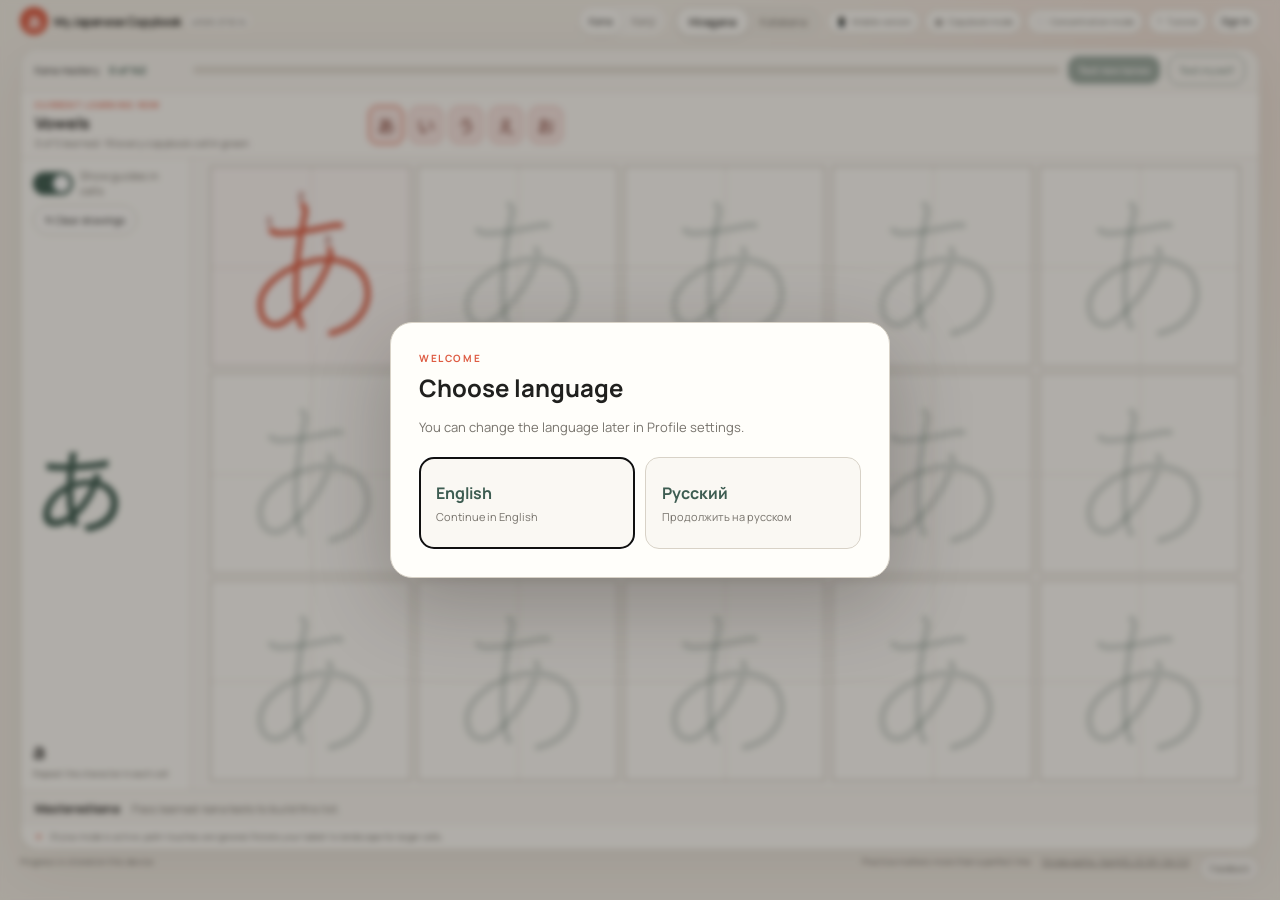
==== index.html @ d0f22eea "publish updates" ====
<!doctype html>
<html lang="en">
  <head>
    <meta charset="UTF-8" />
    <meta name="viewport" content="width=device-width, initial-scale=1.0, maximum-scale=1.0, user-scalable=no, viewport-fit=cover" />
    <meta name="theme-color" content="#f7f4ee" />
    <link rel="icon" type="image/svg+xml" href="data:image/svg+xml,%3Csvg xmlns='http://www.w3.org/2000/svg' viewBox='0 0 64 64'%3E%3Crect width='64' height='64' rx='16' fill='%23de5c43'/%3E%3Ctext x='32' y='43' text-anchor='middle' font-size='34' font-family='serif' fill='white'%3E%E5%AD%97%3C/text%3E%3C/svg%3E" />
    <title>My Japanese Copybook</title>
    <link rel="stylesheet" href="styles.css?v=70" />
  </head>
  <body>
    <button class="concentration-exit" id="concentrationExit" type="button" aria-label="Exit concentration mode">×</button>
    <nav class="concentration-nav" aria-label="Sections">
      <a class="active" href="index.html">Kana</a>
      <a href="kanji.html">Kanji</a>
      <span class="concentration-script-switch" role="group" aria-label="Choose a script">
        <button class="script-button active" data-script="hiragana" type="button" aria-label="Hiragana">あ</button>
        <button class="script-button" data-script="katakana" type="button" aria-label="Katakana">ア</button>
      </span>
    </nav>
    <header class="topbar">
      <a class="brand" href="#" aria-label="Kana — home" data-language-static="en">
        <span class="brand-mark">あ</span>
        <span>My Japanese Copybook</span>
      </a>
      <span class="app-version" data-short-version="v16.14" title="App version v2026.07.16.14">v2026.07.16.14</span>
      <nav class="main-nav" aria-label="Sections">
        <a class="active" href="index.html">Kana</a>
        <a href="kanji.html">Kanji</a>
      </nav>
      <div class="header-script-switch script-switch" role="group" aria-label="Choose a script">
        <button class="script-button active" data-script="hiragana" type="button">Hiragana</button>
        <button class="script-button" data-script="katakana" type="button">Katakana</button>
      </div>
      <button class="header-mode-button" id="mobileModeToggle" type="button" aria-label="Mobile version" aria-pressed="false"><span aria-hidden="true">📱</span><span>Mobile version</span></button>
      <button class="header-mode-button" id="copybookModeToggle" type="button" aria-pressed="false"><span aria-hidden="true">▦</span><span>Copybook mode</span></button>
      <button class="header-mode-button" id="concentrationEnter" type="button" aria-label="Enter concentration mode"><span aria-hidden="true">⛶</span><span>Concentration mode</span></button>
      <button class="header-mode-button" id="startProductTour" type="button" aria-label="Start tutorial"><span aria-hidden="true">?</span><span>Tutorial</span></button>
      <div class="account-area">
        <button id="openAccount" type="button" aria-label="Open profile"><span id="signedOutAccount">Sign In</span><span id="signedInAccount" hidden><span id="accountEmail"></span></span></button>
      </div>
    </header>

    <aside class="mobile-suggestion" id="mobileSuggestion" role="dialog" aria-modal="true" aria-labelledby="mobileSuggestionTitle" hidden>
      <div class="mobile-suggestion-card">
        <span class="mobile-suggestion-icon" aria-hidden="true">📱</span>
        <h2 id="mobileSuggestionTitle">Use mobile version?</h2>
        <p>Small screen detected. Mobile version gives you one large practice cell.</p>
        <button id="mobileSuggestionEnable" type="button">Use mobile version</button>
        <button class="mobile-suggestion-dismiss" id="mobileSuggestionDismiss" type="button" aria-label="Dismiss mobile suggestion">×</button>
      </div>
    </aside>

    <dialog class="account-dialog profile-dialog" id="accountDialog">
      <button class="dialog-close" id="closeAccount" type="button" aria-label="Close">×</button>
      <p class="eyebrow">Cloud progress</p><h2 id="accountTitle">Your account</h2>
      <p id="accountIntro">Sign in or create an account to save your test results.</p>
      <form id="accountForm">
        <label>Email<input id="accountEmailInput" type="email" required autocomplete="email" /></label>
        <label>Password<input id="accountPassword" type="password" required minlength="6" autocomplete="current-password" /></label>
        <div class="account-actions"><button type="submit" name="action" value="signin">Sign in</button><button type="submit" name="action" value="signup">Create account</button><button class="reset-password" id="requestPasswordReset" type="button">Reset password</button></div>
        <p id="accountStatus" aria-live="polite"></p>
      </form>
      <form id="recoveryForm" hidden>
        <label>New password<input id="recoveryPassword" type="password" required minlength="6" autocomplete="new-password" /></label>
        <button class="recovery-submit" type="submit">Save new password</button>
        <p id="recoveryStatus" aria-live="polite"></p>
      </form>
      <section class="account-summary" id="accountSummary" hidden>
        <div class="profile-settings">
          <nav class="profile-menu" aria-label="Profile settings">
            <button class="active" type="button" data-profile-panel="profileStatistics">Statistics</button>
            <button type="button" data-profile-panel="profileLanguage">Language</button>
            <button type="button" data-profile-panel="profileInputMode">Input mode</button>
            <button type="button" data-profile-panel="profileResetProgress">Reset progress</button>
            <button type="button" data-profile-panel="profileResetPassword">Reset password</button>
            <button class="profile-menu-danger" id="signOut" type="button">Logout</button>
          </nav>
          <div class="profile-panels">
            <section id="profileStatistics" data-profile-section><h3>Statistics</h3><div class="account-stats" id="accountStats"></div></section>
            <section id="profileLanguage" data-profile-section hidden><h3>Language</h3><div class="language-settings"><button type="button" data-language-setting="en">English</button><button type="button" data-language-setting="ru">Русский</button></div></section>
            <section id="profileInputMode" data-profile-section hidden><h3>Input mode</h3><p>Choose which drawing input the copybook accepts.</p><label class="ghost-control profile-input-control"><input id="penOnlyToggle" type="checkbox" /><span class="toggle" aria-hidden="true"></span><span>Stylus only</span></label></section>
            <section id="profileResetProgress" data-profile-section hidden><h3>Reset progress</h3><p>Choose which kana learning path to restart. This cannot be undone.</p><div class="profile-reset-actions"><button type="button" data-reset-script="hiragana">Reset Hiragana</button><button type="button" data-reset-script="katakana">Reset Katakana</button></div></section>
            <section id="profileResetPassword" data-profile-section hidden><h3>Reset password</h3><form id="profilePasswordForm"><label>New password<input id="profilePassword" type="password" required minlength="6" autocomplete="new-password" /></label><button class="recovery-submit" type="submit">Save new password</button><p id="profilePasswordStatus" aria-live="polite"></p></form></section>
          </div>
        </div>
      </section>
    </dialog>

    <dialog class="account-dialog language-dialog" id="languageDialog" aria-labelledby="languageTitle">
      <p class="eyebrow">Welcome</p><h2 id="languageTitle">Choose language</h2>
      <p>You can change the language later in Profile settings.</p>
      <div class="language-actions"><button type="button" data-language-choice="en"><strong>English</strong><span>Continue in English</span></button><button type="button" data-language-choice="ru"><strong>Русский</strong><span>Продолжить на русском</span></button></div>
    </dialog>

    <dialog class="account-dialog input-mode-dialog" id="inputModeDialog" aria-labelledby="inputModeTitle">
      <p class="eyebrow">Welcome</p>
      <h2 id="inputModeTitle">How will you practise?</h2>
      <p>Choose your drawing input. You can change this later in Profile settings.</p>
      <div class="input-mode-actions">
        <button type="button" data-input-mode="stylus"><strong>Stylus</strong><span>Ignore finger and palm touches</span></button>
        <button type="button" data-input-mode="finger"><strong>Finger / mouse</strong><span>Draw using touch or a mouse</span></button>
      </div>
    </dialog>

    <dialog class="account-dialog placement-dialog" id="placementDialog" aria-labelledby="placementTitle">
      <section id="placementChoice">
        <p class="eyebrow">Welcome</p>
        <h2 id="placementTitle">What is your kana level?</h2>
        <p>We will use a short check to place you at the right point in the learning path.</p>
        <div class="placement-actions">
          <button type="button" data-placement-level="beginner"><strong>Beginner</strong><span>Start learning from the vowel row</span></button>
          <button type="button" data-placement-level="intermediate"><strong>Intermediate</strong><span>Draw 8 basic kana without hints</span></button>
          <button type="button" data-placement-level="master"><strong>Master of Kana</strong><span>Draw 16 basic and voiced kana without hints</span></button>
        </div>
      </section>
      <section id="placementResult" hidden>
        <p class="eyebrow">Placement complete</p>
        <h2 id="placementResultLevel">Beginner</h2>
        <p id="placementResultSummary"></p>
        <div class="placement-registration" id="placementRegistration">
          <p>Save your level and learning progress across devices.</p>
          <button id="placementRegister" type="button">Create account or sign in</button>
        </div>
        <button class="placement-continue" id="placementContinue" type="button">Start learning</button>
      </section>
    </dialog>

    <main>
      <section class="practice-card" aria-label="Handwriting practice area">
        <div class="kana-progress-panel">
          <div><span>Kana mastery</span><strong id="kanaProgressText">0 of 142</strong></div>
          <div class="kana-progress-track" role="progressbar" aria-label="Mastered kana" aria-valuemin="0" aria-valuemax="142" aria-valuenow="0"><span id="kanaProgressBar"></span></div>
          <button id="startKanaTest" type="button" disabled>Test new kanas</button>
          <button id="testMyself" type="button" disabled>Test myself</button>
        </div>
        <section class="learning-path" aria-labelledby="learningPathTitle">
          <div class="learning-path-summary">
            <div class="learning-row-copy">
              <p class="eyebrow">Current learning row</p>
              <h2 id="learningRowTitle">Vowels</h2>
              <p id="learningRowProgress">0 of 5 learned · fill every copybook cell in green</p>
            </div>
          </div>
          <button class="know-row-button" id="knowCurrentRow" type="button" hidden>I know these kanas</button>
          <div class="kana-picker" id="kanaPicker" aria-label="Choose a character"></div>
        </section>

        <div class="lesson">
          <aside class="reference" aria-live="polite">
            <div class="reference-actions">
              <label class="ghost-control guide-control" id="guideControl">
                <input id="ghostToggle" type="checkbox" checked />
                <span class="toggle" aria-hidden="true"></span>
                <span>Show guides in cells</span>
              </label>
              <button class="clear-button practice-clear" id="clearButton" type="button"><span aria-hidden="true">↻</span> Clear drawings</button>
            </div>
            <div class="reference-kana" id="referenceKana">あ</div>
            <div>
              <div class="reference-romanji" id="referenceRomanji">a</div>
              <div class="reference-hint">Repeat the character in each cell</div>
            </div>
          </aside>

          <div class="sheet-wrap">
            <div class="mobile-practice-progress" id="mobilePracticeProgress" aria-live="polite" hidden></div>
            <div class="test-sheet-layout">
              <button class="forgot-answer" id="forgotKana" type="button" hidden>I don't remember</button>
              <div class="sheet" id="sheet"></div>
            </div>
          </div>
        </div>

        <section class="mastered-kana" aria-labelledby="masteredKanaTitle">
          <div><h3 id="masteredKanaTitle">Mastered kana</h3></div>
          <div class="mastered-kana-list" id="masteredKanaList">Pass learned-kana tests to build this list.</div>
        </section>
        <p class="tablet-tip"><span aria-hidden="true">✦</span><span id="inputModeTip"> Stylus mode is active; palm touches are ignored. </span>Rotate your tablet to landscape for larger cells.</p>
      </section>
    </main>

    <footer>
      <small class="footer-sync-status" id="syncStatus">Progress is stored on this device</small>
      <span>Practice matters more than a perfect line.</span>
      <a href="https://kanjivg.tagaini.net/" target="_blank" rel="noreferrer">Stroke paths: KanjiVG, CC BY-SA 3.0</a>
      <span class="footer-support"><a href="mailto:maksim.timchenko313@gmail.com?subject=Japanese%20Copybook%20feedback">Feedback</a></span>
    </footer>
    <script src="supabase-config.js?v=1"></script>
    <script src="i18n.js?v=28"></script>
    <script src="progress-sync.js?v=18"></script>
    <script src="kana-progress.js?v=10"></script>
    <script src="kana-guides.js?v=4"></script>
    <script src="app.js?v=62"></script>
    <script src="onboarding.js?v=5"></script>
  </body>
</html>
---- styles.css ----
@import url('https://fonts.googleapis.com/css2?family=Manrope:wght@400;500;600;700&family=Noto+Sans+JP:wght@400;500&display=swap');

:root {
  --ink: #20201e;
  --muted: #77736c;
  --paper: #fffefa;
  --canvas: #f5f1e9;
  --line: #d8d2c7;
  --accent: #de5c43;
  --accent-soft: #f6ddd6;
  --green: #3d5c51;
}

* { box-sizing: border-box; }
body { -webkit-user-select: none; user-select: none; }
input, textarea, [contenteditable="true"] { -webkit-user-select: text; user-select: text; }
[hidden] { display: none !important; }

html { background: var(--canvas); }

body {
  margin: 0;
  color: var(--ink);
  background:
    radial-gradient(circle at 90% 5%, rgba(222, 92, 67, .08), transparent 25rem),
    var(--canvas);
  font-family: Manrope, system-ui, sans-serif;
  min-height: 100vh;
}

button, input { font: inherit; }
button { color: inherit; }

.topbar {
  width: min(1180px, calc(100% - 40px));
  margin: 0 auto;
  min-height: 50px;
  display: flex;
  align-items: center;
  justify-content: space-between;
  gap: 8px;
  flex-wrap: nowrap;
}

.brand {
  display: flex;
  align-items: center;
  gap: 8px;
  color: inherit;
  text-decoration: none;
  font-weight: 700;
  letter-spacing: -.03em;
}

.brand-mark {
  width: 32px;
  height: 32px;
  display: grid;
  place-items: center;
  border-radius: 50%;
  color: white;
  background: var(--accent);
  font-family: 'Noto Sans JP', sans-serif;
  font-size: 18px;
}
body.mobile-suggestion-open { overflow: hidden; }
.product-tour { position: fixed; z-index: 3000; inset: 0; width: 100%; height: 100%; pointer-events: auto; }
.product-tour-spotlight { position: fixed; z-index: 0; border: 2px solid rgba(255,255,255,.95); border-radius: 14px; box-shadow: 0 0 0 9999px rgba(30,25,18,.68), 0 0 0 5px rgba(222,92,67,.38); pointer-events: none; transition: left .2s ease, top .2s ease, width .2s ease, height .2s ease; }
.product-tour-popover { --tour-arrow-offset: 50%; position: fixed; z-index: 1; width: min(340px, calc(100vw - 24px)); max-height: calc(100dvh - 24px); overflow: auto; border: 1px solid var(--line); border-radius: 18px; padding: 20px; color: var(--ink); background: var(--paper); box-shadow: 0 22px 70px rgba(20,18,14,.32); }
.product-tour-arrow { position: absolute; width: 14px; height: 14px; background: var(--paper); transform: rotate(45deg); }
.product-tour-popover[data-placement="bottom"] .product-tour-arrow { top: -8px; left: var(--tour-arrow-offset); margin-left: -7px; border-top: 1px solid var(--line); border-left: 1px solid var(--line); }
.product-tour-popover[data-placement="top"] .product-tour-arrow { bottom: -8px; left: var(--tour-arrow-offset); margin-left: -7px; border-right: 1px solid var(--line); border-bottom: 1px solid var(--line); }
.product-tour-popover[data-placement="right"] .product-tour-arrow { top: var(--tour-arrow-offset); left: -8px; margin-top: -7px; border-left: 1px solid var(--line); border-bottom: 1px solid var(--line); }
.product-tour-popover[data-placement="left"] .product-tour-arrow { top: var(--tour-arrow-offset); right: -8px; margin-top: -7px; border-top: 1px solid var(--line); border-right: 1px solid var(--line); }
.product-tour-progress { margin: 0 0 7px; color: var(--accent); font-size: 10px; font-weight: 700; letter-spacing: .08em; text-transform: uppercase; }
.product-tour-popover h2 { margin: 0; font-size: 21px; }
.product-tour-copy { margin: 9px 0 18px; color: var(--muted); font-size: 13px; line-height: 1.55; }
.product-tour-actions { display: grid; grid-template-columns: auto 1fr auto auto; align-items: center; gap: 7px; }
.product-tour-actions button { border: 1px solid var(--line); border-radius: 10px; padding: 8px 11px; background: transparent; cursor: pointer; font-size: 11px; font-weight: 700; }
.product-tour-actions .product-tour-next { border-color: var(--green); color: #fff; background: var(--green); }
.product-tour-actions .product-tour-skip { border-color: transparent; padding-inline: 0; color: var(--muted); font-weight: 600; }
.header-context { color: var(--muted); white-space: nowrap; font-size: 11px; }
.app-version { flex: none; border-radius: 999px; padding: 2px 5px; color: #918c83; background: rgba(255,255,255,.5); white-space: nowrap; font-size: 8px; font-weight: 600; letter-spacing: .02em; }
.main-nav { display: flex; align-items: center; gap: 3px; margin-left: auto; margin-right: 4px; padding: 2px; border-radius: 999px; background: rgba(255,255,255,.48); }
.main-nav a { padding: 6px 10px; border-radius: 999px; color: var(--muted); text-decoration: none; font-size: 12px; }
.main-nav a.active { color: var(--ink); background: var(--paper); box-shadow: 0 2px 8px rgba(30,25,18,.07); }
.header-script-switch { flex: none; padding: 2px; }
.header-script-switch .script-button { padding: 6px 9px; white-space: nowrap; font-size: 10px; }
.header-mode-button { display: flex; align-items: center; gap: 5px; flex: none; border: 1px solid var(--line); border-radius: 999px; padding: 6px 9px; color: var(--muted); background: var(--paper); cursor: pointer; white-space: nowrap; font-size: 10px; }
.header-mode-button:hover { border-color: var(--green); color: var(--green); }
.header-mode-button[aria-pressed="true"] { border-color: var(--green); color: #fff; background: var(--green); }
.header-mode-button > span:first-child { line-height: 1; }
.top-donate-link { border-color: #ecc1b8; color: #a94534; text-decoration: none; }
.top-donate-link:hover { border-color: #a94534; color: #8d382a; }
.mobile-suggestion { position: fixed; z-index: 2000; inset: 0; width: 100%; height: 100%; display: grid; place-items: center; padding: max(20px, env(safe-area-inset-top)) max(20px, env(safe-area-inset-right)) max(20px, env(safe-area-inset-bottom)) max(20px, env(safe-area-inset-left)); color: var(--ink); background: rgba(30,25,18,.56); backdrop-filter: blur(7px); }
.mobile-suggestion-card { position: relative; width: min(430px, 100%); border: 1px solid #cfded5; border-radius: 24px; padding: 34px 28px 28px; background: var(--paper); box-shadow: 0 24px 80px rgba(30,25,18,.3); text-align: center; }
.mobile-suggestion-icon { display: block; margin-bottom: 10px; font-size: 44px; line-height: 1; }
.mobile-suggestion h2 { margin: 0; font-size: 25px; }
.mobile-suggestion p { margin: 10px 0 22px; color: var(--muted); font-size: 14px; line-height: 1.55; }
.mobile-suggestion-card > button:not(.mobile-suggestion-dismiss) { width: 100%; border: 0; border-radius: 12px; padding: 12px 14px; color: #fff; background: var(--green); cursor: pointer; font-weight: 700; }
.mobile-suggestion-dismiss { position: absolute; top: 10px; right: 10px; width: 32px; height: 32px; border: 0; border-radius: 50%; background: #f2eee7; cursor: pointer; font-size: 21px; }
.account-area { display: flex; flex-direction: column; align-items: flex-end; gap: 3px; }
.account-area > button { max-width: 180px; overflow: hidden; border: 1px solid var(--line); border-radius: 999px; padding: 6px 10px; background: var(--paper); cursor: pointer; text-overflow: ellipsis; white-space: nowrap; font-size: 12px; }
.account-area > button[data-signed-in="true"] { width: 32px; height: 32px; padding: 0; border-color: var(--green); color: #fff; background: var(--green); font-weight: 700; }
#syncStatus[data-error="true"], #accountStatus[data-error="true"] { color: #a94534; }
.account-dialog { width: min(440px, calc(100% - 28px)); border: 1px solid var(--line); border-radius: 22px; padding: 28px; color: var(--ink); background: var(--paper); box-shadow: 0 25px 80px rgba(30,25,18,.25); }
.account-dialog::backdrop { background: rgba(30,25,18,.35); backdrop-filter: blur(3px); }
.account-dialog h2 { margin: 6px 0 8px; }
.account-dialog > p:not(.eyebrow) { color: var(--muted); font-size: 13px; line-height: 1.55; }
.account-dialog label { display: block; margin-top: 14px; color: var(--muted); font-size: 12px; }
.account-dialog input { width: 100%; margin-top: 6px; border: 1px solid var(--line); border-radius: 11px; padding: 11px 12px; background: #fbfaf7; }
.account-dialog select { width: 100%; margin-top: 6px; border: 1px solid var(--line); border-radius: 11px; padding: 11px 12px; background: #fbfaf7; }
.dialog-close { position: absolute; top: 13px; right: 13px; width: 30px; height: 30px; border: 0; border-radius: 50%; background: #f2eee7; cursor: pointer; font-size: 19px; }
.donation-dialog { text-align: center; }
.donation-dialog .eyebrow { margin-top: 0; }
.donation-checkout-link { display: inline-flex; min-height: 44px; margin-top: 12px; align-items: center; justify-content: center; border-radius: 999px; padding: 11px 20px; color: #fff; background: #a94534; text-decoration: none; font-size: 13px; font-weight: 700; }
.donation-checkout-link:hover { background: #8d382a; }
.account-actions { display: grid; grid-template-columns: 1fr 1fr; gap: 8px; margin-top: 18px; }
.account-actions button, .sign-out { border: 0; border-radius: 11px; padding: 11px; color: #fff; background: var(--green); cursor: pointer; font-weight: 700; }
.account-actions button[value="signup"] { color: var(--green); border: 1px solid var(--green); background: transparent; }
.account-actions .reset-password { grid-column: 1 / -1; padding: 6px; color: var(--muted); background: transparent; font-size: 12px; font-weight: 600; }
.recovery-submit { width: 100%; margin-top: 18px; border: 0; border-radius: 11px; padding: 11px; color: #fff; background: var(--green); cursor: pointer; font-weight: 700; }
#recoveryStatus { min-height: 20px; margin-bottom: 0; color: var(--muted); font-size: 12px; }
.input-mode-dialog { width: min(500px, calc(100% - 28px)); }
.input-mode-actions { display: grid; grid-template-columns: 1fr 1fr; gap: 10px; margin-top: 20px; }
.input-mode-actions button { display: flex; min-height: 100px; flex-direction: column; justify-content: center; gap: 5px; border: 1px solid var(--line); border-radius: 14px; padding: 16px; color: var(--ink); background: #faf8f3; cursor: pointer; text-align: left; }
.input-mode-actions button:hover { border-color: var(--green); background: #f3f6f3; }
.input-mode-actions strong { color: var(--green); font-size: 16px; }
.input-mode-actions span { color: var(--muted); font-size: 11px; line-height: 1.4; }
.language-dialog { width: min(500px, calc(100% - 28px)); }
.language-actions { display: grid; grid-template-columns: 1fr 1fr; gap: 10px; margin-top: 20px; }
.language-actions button { min-height: 92px; border: 1px solid var(--line); border-radius: 14px; padding: 16px; color: var(--ink); background: #faf8f3; cursor: pointer; text-align: left; }
.language-actions button:hover { border-color: var(--green); background: #f3f6f3; }
.language-actions strong, .language-actions span { display: block; }
.language-actions strong { color: var(--green); font-size: 16px; }
.language-actions span { margin-top: 5px; color: var(--muted); font-size: 11px; }
.language-settings { display: grid; grid-template-columns: 1fr 1fr; gap: 8px; }
.language-settings button { border: 1px solid var(--line); border-radius: 11px; padding: 12px; color: var(--muted); background: #faf8f3; cursor: pointer; font-weight: 600; }
.language-settings button.active { border-color: var(--green); color: var(--green); background: #edf3ef; }
.placement-dialog { width: min(590px, calc(100% - 28px)); }
.placement-actions { display: grid; grid-template-columns: repeat(3, 1fr); gap: 9px; margin-top: 20px; }
.placement-actions button { min-height: 112px; border: 1px solid var(--line); border-radius: 14px; padding: 14px; color: var(--ink); background: #faf8f3; cursor: pointer; text-align: left; }
.placement-actions button:hover { border-color: var(--green); background: #f3f6f3; }
.placement-actions strong, .placement-actions span { display: block; }
.placement-actions strong { color: var(--green); font-size: 14px; }
.placement-actions span { margin-top: 6px; color: var(--muted); font-size: 11px; line-height: 1.45; }
.placement-registration { margin-top: 18px; border: 1px solid #cfded5; border-radius: 14px; padding: 14px; background: #f1f6f3; }
.placement-registration p { margin: 0 0 10px; color: var(--muted); font-size: 12px; line-height: 1.45; }
.placement-registration button { width: 100%; border: 0; border-radius: 10px; padding: 10px; color: #fff; background: var(--green); cursor: pointer; font-weight: 700; }
.placement-continue { width: 100%; margin-top: 18px; border: 0; border-radius: 11px; padding: 11px; color: #fff; background: var(--green); cursor: pointer; font-weight: 700; }
.placement-active .kana-progress-panel, .placement-active .learning-path, .placement-active .controls, .placement-active .kana-picker, .placement-active .mastered-kana, .placement-active .score-legend { display: none; }
.placement-active .reference-kana { color: var(--muted); }
.test-active .reference-romanji { overflow-wrap: anywhere; font-size: 22px; line-height: 1.15; }
.test-active .reference-hint { font-size: 11px; line-height: 1.35; }
#accountStatus { min-height: 20px; margin-bottom: 0; color: var(--muted); font-size: 12px; }
#accountStatus[data-error="true"], #recoveryStatus[data-error="true"] { color: #a94534; }
.sign-out { width: 100%; margin-top: 8px; color: #a94534; background: #fff0ed; }
.account-summary { margin-top: 18px; }
.profile-dialog { width: min(680px, calc(100% - 28px)); }
.profile-settings { display: grid; grid-template-columns: 150px minmax(0, 1fr); gap: 22px; }
.profile-menu { display: flex; flex-direction: column; gap: 5px; }
.profile-menu button, .profile-menu a { width: 100%; border: 0; border-radius: 10px; padding: 10px 11px; color: var(--muted); background: transparent; cursor: pointer; text-align: left; text-decoration: none; font-size: 12px; }
.profile-menu button:hover, .profile-menu a:hover, .profile-menu button.active { color: var(--ink); background: #f2eee7; }
.profile-menu .profile-menu-danger { margin-top: auto; color: #a94534; }
.profile-panels > section > h3 { margin: 0 0 12px; font-size: 18px; }
.profile-panels > section > p { margin: 0 0 14px; color: var(--muted); font-size: 12px; line-height: 1.5; }
.account-dialog .profile-input-control { display: flex; width: 100%; margin-top: 0; justify-content: flex-start; border: 1px solid #e9e4dc; border-radius: 13px; padding: 13px; background: #faf8f3; }
.profile-reset-actions { display: grid; gap: 8px; }
.profile-reset-actions button { border: 1px solid #ecc1b8; border-radius: 10px; padding: 10px; color: #a94534; background: #fff7f5; cursor: pointer; text-align: left; font-weight: 600; }
#profilePasswordStatus { min-height: 20px; margin-bottom: 0; color: var(--muted); font-size: 12px; }
#profilePasswordStatus[data-error="true"] { color: #a94534; }
.account-stats { display: grid; grid-template-columns: repeat(2, 1fr); gap: 8px; }
.account-stats h3 { grid-column: 1 / -1; margin: 8px 0 0; font-size: 13px; }
.account-stats h3:first-child { margin-top: 0; }
.account-stats > div { min-width: 0; border: 1px solid #e9e4dc; border-radius: 13px; padding: 13px 10px; background: #faf8f3; text-align: center; }
.account-stats strong, .account-stats span { display: block; }
.account-stats strong { color: var(--green); font-size: 18px; }
.account-stats span { margin-top: 4px; color: var(--muted); font-size: 10px; line-height: 1.35; }

.clear-button {
  border: 1px solid var(--line);
  border-radius: 999px;
  background: rgba(255,255,255,.5);
  padding: 10px 17px;
  cursor: pointer;
  transition: .2s ease;
}

.clear-button:hover { border-color: var(--accent); color: var(--accent); }
.practice-clear { margin-left: auto; }

main { width: min(1180px, calc(100% - 40px)); margin: 16px auto 0; }

.intro { display: grid; grid-template-columns: auto minmax(260px, 1fr); align-items: end; gap: 8px 30px; margin-bottom: 22px; }
.eyebrow { grid-column: 1 / -1; margin: 0; color: var(--accent); font-size: 10px; font-weight: 700; letter-spacing: .16em; text-transform: uppercase; }
h1 { margin: 0; font-size: clamp(30px, 4vw, 46px); line-height: 1.05; letter-spacing: -.05em; font-weight: 600; }
.lead { max-width: 570px; margin: 0 0 2px; color: var(--muted); font-size: 14px; line-height: 1.55; }

.practice-card {
  background: var(--paper);
  border: 1px solid rgba(216,210,199,.8);
  border-radius: 28px;
  box-shadow: 0 20px 60px rgba(55,46,32,.07);
  overflow: hidden;
}
.kana-progress-panel { display: grid; grid-template-columns: minmax(150px, auto) minmax(180px, 1fr) auto auto; align-items: center; gap: 12px; padding: 14px 20px; border-bottom: 1px solid #e9e4dc; background: #faf8f3; }
.kana-progress-panel > div:first-child { display: flex; gap: 10px; font-size: 12px; }
.kana-progress-panel strong { color: var(--green); }
.kana-progress-track { height: 8px; overflow: hidden; border-radius: 999px; background: #e5e0d7; }
.kana-progress-track span { display: block; width: 0; height: 100%; border-radius: inherit; background: var(--green); transition: width .3s; }
#startKanaTest, #testMyself { border: 0; border-radius: 11px; padding: 9px 14px; color: #fff; background: var(--green); cursor: pointer; font-weight: 700; }
#testMyself { border: 1px solid var(--green); color: var(--green); background: transparent; }
#startKanaTest:disabled, #testMyself:disabled { cursor: not-allowed; opacity: .5; }
.forgot-answer { border: 1px solid var(--accent); border-radius: 10px; padding: 8px 11px; color: var(--accent); background: transparent; cursor: pointer; font-size: 11px; font-weight: 700; }
.test-sheet-layout { display: contents; }
.test-active .test-sheet-layout { display: grid; grid-template-columns: minmax(110px, 145px) minmax(220px, 340px); align-items: center; gap: 12px; width: max-content; max-width: 100%; }
.test-active .test-sheet-layout > .forgot-answer { justify-self: end; margin: 0; background: rgba(255,254,250,.96); text-align: center; white-space: normal; }
.test-active .test-sheet-layout > .sheet { grid-column: 2; }
.copybook-mode .kana-progress-panel, .copybook-mode .learning-path-summary, .copybook-mode .know-row-button, .copybook-mode .mastered-kana { display: none; }
.copybook-mode .learning-path { grid-template-columns: minmax(0, 1fr); gap: 0; padding: 6px 10px; }
.copybook-mode .learning-path .kana-picker { width: 100%; max-width: none; justify-content: flex-start; padding: 10px 14px; }
.progress-reset { position: relative; }
.progress-reset summary { border: 1px solid var(--line); border-radius: 11px; padding: 8px 11px; color: var(--muted); background: var(--paper); cursor: pointer; font-size: 12px; list-style: none; }
.progress-reset summary::-webkit-details-marker { display: none; }
.progress-reset > div { position: absolute; z-index: 8; top: calc(100% + 7px); right: 0; width: 170px; overflow: hidden; border: 1px solid var(--line); border-radius: 12px; padding: 5px; background: var(--paper); box-shadow: 0 12px 30px rgba(30,25,18,.16); }
.progress-reset button { width: 100%; border: 0; border-radius: 8px; padding: 9px; color: #a94534; background: transparent; cursor: pointer; text-align: left; font-size: 12px; }
.progress-reset button:hover { background: #fff0ed; }
.test-active .sheet { grid-template-columns: minmax(220px, 340px); min-width: 0; justify-content: center; }
.test-active .test-cell { width: min(100%, 340px); justify-self: center; }
.test-active .sheet-wrap { display: grid; place-items: center; }
.test-active .sheet { width: min(100%, 340px); margin-inline: 0; }
.test-active .kana-picker { display: none; }
.test-active .mastered-kana { display: none; }
.test-active .practice-clear { display: none; }
.test-active .learning-path { display: none; }
.learning-path { display: grid; grid-template-columns: minmax(150px, .65fr) auto minmax(280px, 1.35fr); align-items: center; gap: 14px; padding: 20px 28px; border-bottom: 1px solid #e9e4dc; background: #fffdf9; }
.learning-path h2 { margin: 5px 0 4px; font-size: 22px; }
#learningRowProgress { margin: 0; color: var(--muted); font-size: 12px; }
.learning-path .kana-picker { width: 100%; max-width: none; justify-content: flex-end; border: 0; padding: 0; }
body:not(.copybook-mode) .learning-path .kana-picker { gap: 6px; overflow-x: visible; }
body:not(.copybook-mode) .learning-path .kana-button { min-width: 34px; max-width: 48px; flex: 1 1 0; }
.learning-path > .know-row-button { margin: 0; white-space: nowrap; }
.know-row-button { margin-top: 10px; border: 1px solid var(--green); border-radius: 10px; padding: 7px 10px; color: var(--green); background: transparent; cursor: pointer; font-size: 11px; font-weight: 700; }
.know-row-button:hover { color: #fff; background: var(--green); }
.know-row-button:disabled { cursor: not-allowed; opacity: .45; }

.controls {
  display: flex;
  align-items: center;
  justify-content: space-between;
  gap: 20px;
  padding: 24px 28px;
  border-bottom: 1px solid #e9e4dc;
  flex-wrap: wrap;
}

.script-switch { display: flex; background: #efebe3; padding: 4px; border-radius: 999px; }
.script-button { border: 0; background: transparent; padding: 9px 18px; border-radius: 999px; cursor: pointer; color: var(--muted); }
.script-button.active { background: var(--paper); color: var(--ink); box-shadow: 0 2px 8px rgba(30,25,18,.08); font-weight: 600; }

.ghost-control { display: flex; align-items: center; gap: 10px; color: var(--muted); font-size: 14px; cursor: pointer; }
.top-input-control { margin: 0 14px 0 4px; white-space: nowrap; font-size: 11px; }
.top-input-control .toggle { width: 34px; height: 20px; }
.top-input-control .toggle::after { width: 14px; height: 14px; }
.top-input-control input:checked + .toggle::after { transform: translateX(14px); }
.ghost-control input { position: absolute; opacity: 0; pointer-events: none; }
.toggle { width: 40px; min-width: 40px; height: 23px; flex: 0 0 40px; align-self: center; border-radius: 999px; background: #c9c4ba; position: relative; transition: .2s; }
.toggle::after { content: ''; position: absolute; width: 17px; height: 17px; left: 3px; top: 3px; border-radius: 50%; background: white; transition: .2s; }
.ghost-control input:checked + .toggle { background: var(--green); }
.ghost-control input:checked + .toggle::after { transform: translateX(17px); }

.lesson { display: grid; grid-template-columns: 235px minmax(0, 1fr); min-height: 470px; }
.reference { position: relative; padding: 32px 28px; border-right: 1px solid #e9e4dc; display: flex; flex-direction: column; justify-content: space-between; }
.reference-actions { min-width: 0; display: grid; gap: 7px; }
.reference-actions .script-switch { width: max-content; }
.reference-actions .script-button { padding: 6px 8px; font-size: 9px; }
.reference-actions .guide-control { width: 100%; gap: 6px; font-size: 10px; }
.reference-actions .guide-control > span:last-child { min-width: 0; overflow-wrap: anywhere; }
html[lang="ru"] .reference-actions .guide-control { gap: 5px; white-space: normal; font-size: 8px; line-height: 1.25; }
.reference-actions .practice-clear { width: max-content; margin-left: 0; padding: 7px 9px; font-size: 9px; }
.reference-kana { font-family: 'Noto Sans JP', sans-serif; font-size: 146px; line-height: 1; color: var(--green); }
.test-active .reference-kana { max-width: 100%; overflow-wrap: anywhere; font-size: clamp(54px, 8vw, 90px); letter-spacing: -.05em; }
.test-active:not(.placement-active) .reference-romanji { display: none; }
.reference-romanji { font-size: 32px; font-weight: 600; letter-spacing: -.04em; }
.reference-hint { margin-top: 8px; color: var(--muted); font-size: 13px; line-height: 1.5; }

.concentration-exit, .concentration-nav { display: none; }
body.concentration-mode { background: var(--canvas); }
body.concentration-mode footer { display: none; }
body.concentration-mode .topbar { position: fixed; z-index: 49; top: max(10px, env(safe-area-inset-top)); right: auto; left: max(10px, env(safe-area-inset-left)); width: auto; min-height: 38px; margin: 0; border-radius: 999px; padding: 3px 7px; color: #fff; background: rgba(47,45,41,.82); opacity: .78; box-shadow: 0 3px 14px rgba(30,25,18,.16); transition: opacity .18s ease; }
body.concentration-mode .topbar:hover, body.concentration-mode .topbar:focus-within { opacity: 1; }
body.concentration-mode .topbar > :not(.top-input-control) { display: none; }
body.concentration-mode .topbar > #copybookModeToggle { display: flex; border-color: rgba(255,255,255,.2); color: #fff; background: rgba(255,255,255,.1); }
body.concentration-mode .topbar > #copybookModeToggle[aria-pressed="true"] { border-color: rgba(255,255,255,.3); background: var(--green); }
body.concentration-mode .top-input-control { margin: 0; color: #fff; }
.kanji-page.concentration-mode .topbar { display: none; }
body.concentration-mode .concentration-nav { position: fixed; z-index: 50; top: max(10px, env(safe-area-inset-top)); right: max(58px, calc(env(safe-area-inset-right) + 58px)); left: auto; display: flex; gap: 3px; border: 1px solid rgba(255,255,255,.16); border-radius: 999px; padding: 3px; background: rgba(47,45,41,.82); box-shadow: 0 3px 14px rgba(30,25,18,.16); opacity: .78; transition: opacity .18s ease; }
body.concentration-mode .concentration-nav:hover, body.concentration-mode .concentration-nav:focus-within { opacity: 1; }
body.concentration-mode .concentration-nav a { border-radius: 999px; padding: 7px 11px; color: rgba(255,255,255,.74); text-decoration: none; font-size: 11px; }
body.concentration-mode .concentration-nav a.active { color: #fff; background: rgba(255,255,255,.22); }
.concentration-script-switch { display: flex; gap: 2px; margin-left: 2px; border-left: 1px solid rgba(255,255,255,.18); padding-left: 4px; }
body.concentration-mode .concentration-script-switch .script-button { min-width: 31px; border: 0; border-radius: 999px; padding: 5px 8px; color: rgba(255,255,255,.7); background: transparent; font: 500 16px/1 'Noto Sans JP', sans-serif; }
body.concentration-mode .concentration-script-switch .script-button.active { color: #fff; background: rgba(255,255,255,.22); box-shadow: none; }
body.concentration-mode main { width: min(1180px, calc(100% - 16px)); margin: 0 auto 8px; padding-top: 56px; }
body.concentration-mode .practice-card { border-radius: 18px; box-shadow: none; }
body.concentration-mode .concentration-exit { position: fixed; z-index: 50; top: max(10px, env(safe-area-inset-top)); right: max(10px, env(safe-area-inset-right)); width: 38px; height: 38px; display: grid; place-items: center; border: 1px solid rgba(255,255,255,.16); border-radius: 50%; color: #fff; background: rgba(47,45,41,.82); box-shadow: 0 3px 14px rgba(30,25,18,.16); opacity: .78; cursor: pointer; font-size: 25px; line-height: 1; transition: opacity .18s ease; }
body.concentration-mode .concentration-exit:hover, body.concentration-mode .concentration-exit:focus-visible { opacity: 1; }
.apple-fullscreen-ui.apple-native-fullscreen body.concentration-mode .concentration-exit { display: none; }
.apple-fullscreen-ui.apple-native-fullscreen body.concentration-mode .concentration-nav { right: max(10px, env(safe-area-inset-right)); }
.apple-fullscreen-ui.apple-native-fullscreen body.concentration-mode .topbar { right: auto; left: max(10px, env(safe-area-inset-left)); }
.concentration-page-frame { position: fixed; z-index: 1000; inset: 0; width: 100%; height: 100%; border: 0; background: var(--canvas); }

.sheet-wrap { overflow: auto; padding: 32px; background: #fbf9f5; }
.sheet { display: grid; grid-template-columns: repeat(5, minmax(112px, 1fr)); gap: 10px; min-width: 600px; }
.mobile-practice-progress { width: min(100%, 460px); margin: 0 auto 10px; color: var(--green); text-align: center; font-size: 13px; font-weight: 700; }
body.mobile-version .sheet-wrap { display: grid; align-content: center; justify-items: center; overflow: visible; padding: 16px; }
body.mobile-version .sheet { grid-template-columns: minmax(0, 1fr); width: min(100%, 460px); min-width: 0; }
body.mobile-version .mobile-practice-cell { width: 100%; }
body.mobile-version .lesson { min-height: 0; }
.cell { aspect-ratio: 1; position: relative; overflow: hidden; border: 1.5px solid #bdb6aa; background: var(--paper); touch-action: none; }
.cell::before, .cell::after { content: ''; position: absolute; pointer-events: none; z-index: 1; }
.cell::before { left: 50%; top: 0; height: 100%; border-left: 1px dashed #dcd6cb; }
.cell::after { top: 50%; left: 0; width: 100%; border-top: 1px dashed #dcd6cb; }
.ghost { position: absolute; inset: 4%; display: grid; place-items: center; pointer-events: none; color: rgba(61,92,81,.19); }
.ghost[hidden] { display: none; }
.ghost svg { width: 100%; height: 100%; overflow: visible; fill: none; stroke: currentColor; stroke-width: 4; stroke-linecap: round; stroke-linejoin: round; }
.test-guide { position: absolute; inset: 4%; z-index: 1; display: grid; place-items: center; pointer-events: none; }
.test-guide svg { width: 100%; height: 100%; overflow: visible; fill: none; stroke: currentColor; stroke-width: 4; stroke-linecap: round; stroke-linejoin: round; }
.test-guide-order { color: rgba(222, 92, 67, .28); }
.test-guide-order text { fill: #a94534; stroke: #fff; stroke-width: 2px; paint-order: stroke; font: 700 7px/1 sans-serif; }
.test-guide-order .direction-arrow { fill: #a94534; stroke: none; }
.test-cell-example .ghost { color: rgba(61,92,81,.14); }
.test-cell-blank .ghost { display: none; }
.test-cell .ghost.test-result-ghost { display: grid; color: rgba(61,92,81,.3); }
.cell canvas { position: absolute; inset: 0; z-index: 2; width: 100%; height: 100%; touch-action: none; user-select: none; -webkit-user-select: none; -webkit-touch-callout: none; }
.apple-fullscreen-ui.drawing-active,
.apple-fullscreen-ui body.concentration-mode.drawing-active { overflow: hidden; overscroll-behavior: none; touch-action: none; }
.cell { container-type: size; }
.cell.grade-good { border-color: #2f9367; box-shadow: inset 0 0 0 3px rgba(47,147,103,.16); }
.cell.grade-order { border-color: #d49332; box-shadow: inset 0 0 0 3px rgba(212,147,50,.16); }
.cell.grade-direction { border-color: #c17a32; box-shadow: inset 0 0 0 3px rgba(193,122,50,.16); }
.cell.grade-retry { border-color: #d85c58; box-shadow: inset 0 0 0 3px rgba(216,92,88,.14); }
.grade-badge { position: absolute; right: 6px; bottom: 6px; z-index: 4; border-radius: 999px; padding: 4px 7px; color: white; font-size: min(8cqw, 11px); line-height: 1; font-weight: 700; pointer-events: none; }
.grade-good .grade-badge { background: #2f9367; }
.grade-order .grade-badge { background: #d49332; }
.grade-direction .grade-badge { background: #c17a32; }
.grade-retry .grade-badge { background: #d85c58; }

.stroke-cell { background: #fffaf8; }
.stroke-diagram { position: absolute; inset: 4%; z-index: 2; overflow: hidden; pointer-events: none; }
.stroke-diagram svg { width: 100%; height: 100%; fill: none; stroke: var(--accent); stroke-width: 3.2; stroke-linecap: round; stroke-linejoin: round; }
.stroke-diagram text { fill: #a94534; stroke: #fff; stroke-width: 2px; paint-order: stroke; font: 700 7px/1 sans-serif; }
.stroke-cell::before,
.stroke-cell::after { z-index: 1; }

.kana-picker { display: flex; gap: 8px; overflow-x: auto; padding: 20px 28px 24px; border-top: 1px solid #e9e4dc; scrollbar-width: thin; }
.picker-empty { align-self: center; color: var(--muted); font-size: 12px; }
.kana-button { flex: 0 0 48px; height: 48px; display: grid; place-items: center; border: 1px solid #e8b4aa; background: #fae9e5; color: #8e5147; border-radius: 12px; font: 500 21px/1 'Noto Sans JP', sans-serif; cursor: pointer; }
.kana-button.learned { border-color: #dfc37d; color: #7a6229; background: #fbf2d9; }
.kana-button.mastered { border-color: #9fc5b2; color: #315f4d; background: #e5f2eb; }
.kana-button { position: relative; }
.kana-button:hover { border-color: var(--accent); }
.kana-button.active { border-color: var(--accent); box-shadow: 0 0 0 2px rgba(222,92,67,.2); }
.mastered-kana { display: flex; align-items: center; gap: 24px; padding: 18px 28px; border-top: 1px solid #e9e4dc; background: #faf8f3; }
.mastered-kana h3 { margin: 0; font-size: 16px; }
.mastered-kana-list { display: flex; min-width: 0; flex: 1; flex-wrap: wrap; gap: 6px; color: var(--muted); font-size: 11px; }
.mastered-kana-list span { width: 32px; height: 32px; display: grid; place-items: center; border-radius: 9px; color: var(--green); background: #e8efeb; font: 500 17px/1 'Noto Sans JP', sans-serif; }
.score-legend { display: flex; gap: 18px; padding: 0 28px 14px; color: var(--muted); font-size: 12px; }
.score-legend span { display: inline-flex; align-items: center; gap: 6px; }
.legend-dot { width: 8px; height: 8px; border-radius: 50%; }
.legend-dot.good { background: #2f9367; }
.legend-dot.order { background: #d49332; }
.legend-dot.direction { background: #c17a32; }
.legend-dot.retry { background: #d85c58; }
.tablet-tip { margin: 0; padding: 0 28px 22px; color: var(--muted); font-size: 12px; }
.tablet-tip > span:first-child { color: var(--accent); margin-right: 5px; }

footer { width: min(1180px, calc(100% - 40px)); margin: 24px auto 50px; color: var(--muted); font-size: 12px; display: flex; justify-content: flex-end; gap: 18px; text-align: right; }
footer a { color: inherit; }
.footer-sync-status { margin-right: auto; font-size: inherit; text-align: left; }
.footer-support { display: inline-flex; align-items: center; gap: 8px; }
.footer-support button, .footer-support a { border: 1px solid var(--line); border-radius: 999px; padding: 6px 10px; color: var(--muted); background: rgba(255,255,255,.55); cursor: pointer; text-decoration: none; white-space: nowrap; font-size: inherit; }

@media (max-width: 760px) {
  .topbar, main, footer { width: min(100% - 16px, 1180px); }
  .topbar { min-height: 42px; gap: 4px; padding-block: 6px; flex-wrap: wrap; }
  .brand { gap: 5px; font-size: 10px; }
  .brand > span:last-child { display: none; }
  .top-input-control > span:last-child { display: none; }
  .header-context { display: none; }
  .app-version { display: none; }
  .brand-mark { width: 30px; height: 30px; font-size: 16px; }
  .main-nav { min-width: 0; width: auto; margin: 0 0 0 auto; }
  .main-nav a { flex: 0 1 auto; padding: 5px 6px; white-space: nowrap; text-align: center; font-size: 10px; }
  .header-script-switch { order: 10; width: 100%; justify-content: center; }
  .header-script-switch .script-button { flex: 1; max-width: 150px; padding: 6px 10px; }
  .header-mode-button { width: 30px; height: 30px; justify-content: center; padding: 0; }
  #mobileModeToggle > span:first-child { font-size: 15px; }
  .header-mode-button > span:last-child { display: none; }
  .account-area { order: initial; margin: 0; flex: none; }
  .account-area > button { padding: 5px 7px; font-size: 10px; }
  .top-input-control { margin: 0 5px; flex: none; }
  .kana-progress-panel { grid-template-columns: 1fr 1fr; gap: 8px; padding: 12px; }
  .kana-progress-panel > div:first-child, .kana-progress-track { grid-column: 1 / -1; }
  .kana-progress-track { grid-row: 2; }
  #startKanaTest, #testMyself { min-width: 0; min-height: 40px; padding: 8px; white-space: normal; overflow-wrap: anywhere; font-size: 11px; line-height: 1.2; }
  main { margin-top: 12px; }
  .intro { display: block; margin-bottom: 18px; }
  .eyebrow { margin-bottom: 7px; }
  h1 { font-size: clamp(30px, 9vw, 40px); }
  .lead { font-size: 15px; }
  .practice-card { border-radius: 20px; }
  .controls { align-items: flex-start; flex-direction: column; padding: 18px; }
  .learning-path { grid-template-columns: 1fr; gap: 10px; padding: 18px; }
  .learning-path h2, #learningRowProgress { overflow-wrap: anywhere; }
  .copybook-mode .learning-path { grid-template-columns: 1fr; }
  .learning-path .kana-picker { width: 100%; max-width: none; justify-content: flex-start; padding-top: 4px; }
  .input-mode-actions { grid-template-columns: 1fr; }
  .language-actions { grid-template-columns: 1fr; }
  html[lang="ru"] .account-actions { grid-template-columns: 1fr; }
  html[lang="ru"] .account-actions .reset-password { grid-column: auto; }
  .profile-settings { grid-template-columns: 1fr; gap: 16px; }
  .profile-menu { display: grid; grid-template-columns: repeat(2, 1fr); }
  .profile-menu .profile-menu-danger { margin-top: 0; }
  .placement-actions { grid-template-columns: 1fr; }
  .placement-actions button { min-height: 76px; }
  .practice-clear { margin-left: 0; }
  .lesson { grid-template-columns: 1fr; }
  .reference { min-height: 160px; gap: 12px; padding: 16px; border-right: 0; border-bottom: 1px solid #e9e4dc; flex-direction: row; align-items: flex-end; }
  .reference-actions { min-width: 0; }
  .reference-actions .guide-control { white-space: normal; line-height: 1.25; }
  html[lang="ru"] .reference-actions .guide-control { white-space: normal; font-size: 9px; }
  .reference-kana { font-size: 112px; }
  .sheet-wrap { overflow: visible; padding: 14px; }
  .sheet { grid-template-columns: repeat(auto-fit, minmax(70px, 1fr)); gap: 6px; min-width: 0; }
  .kana-picker { padding: 16px 18px 20px; }
  .mastered-kana { align-items: flex-start; flex-direction: column; padding: 18px; }
  .score-legend { padding-inline: 18px; flex-wrap: wrap; }
  html[lang="ru"] .profile-menu button, html[lang="ru"] .profile-menu a { padding-inline: 7px; overflow-wrap: anywhere; font-size: 10px; }
  html[lang="ru"] button { overflow-wrap: anywhere; }
  .mobile-suggestion { padding: max(14px, env(safe-area-inset-top)) max(14px, env(safe-area-inset-right)) max(14px, env(safe-area-inset-bottom)) max(14px, env(safe-area-inset-left)); }
  .mobile-suggestion-card { border-radius: 20px; padding: 30px 20px 22px; }
  .test-active .reference { min-height: 176px; flex-direction: column; align-items: stretch; justify-content: center; gap: 8px; padding: 12px; }
  .test-active .reference-actions { width: 100%; }
  .test-active .reference-kana { width: 100%; align-self: center; overflow: hidden; font-size: clamp(38px, 15vw, 62px); text-align: center; text-overflow: ellipsis; white-space: nowrap; }
  .test-active .reference > div:last-child { width: 100%; text-align: center; }
  .test-active .reference-hint { max-width: none; margin-top: 0; }
}

@media (max-width: 760px) {
  body.mobile-version main { width: calc(100% - 12px); margin-top: 6px; }
  body.mobile-version .practice-card { border-radius: 16px; }
  body.mobile-version .learning-path { gap: 8px; padding: 12px; }
  body.mobile-version .learning-path .kana-picker { flex-wrap: nowrap; overflow-x: auto; padding: 2px 0; }
  body.mobile-version .lesson { display: flex; flex-direction: column; }
  body.mobile-version .reference { min-height: 118px; align-items: center; }
  body.mobile-version .test-active .reference { min-height: 176px; align-items: stretch; }
  body.mobile-version .reference-kana { font-size: 76px; }
  body.mobile-version .reference-romanji { font-size: 22px; }
  body.mobile-version .reference-hint { max-width: 150px; font-size: 10px; line-height: 1.35; }
  body.mobile-version .test-active .reference-kana { font-size: clamp(38px, 15vw, 62px); }
  body.mobile-version .test-active .reference-hint { max-width: none; }
  body.mobile-version .sheet-wrap { min-height: min(108vw, 500px); padding: 12px; }
  body.mobile-version .sheet { width: min(calc(100vw - 38px), 460px); }
  body.mobile-version .mastered-kana { display: none; }
  body.mobile-version .tablet-tip { padding: 8px 14px 14px; font-size: 10px; line-height: 1.4; }
  body.mobile-version footer { display: flex; justify-content: center; margin: 12px auto 20px; }
  body.mobile-version footer > :not(.footer-support) { display: none; }
}

@media (min-width: 768px) and (max-width: 1180px) {
  main { margin-top: 12px; }
  .intro { margin-bottom: 12px; }
  h1 { font-size: clamp(30px, 3.5vw, 38px); }
  .kana-progress-panel { padding-block: 10px; }
  .learning-path { padding: 12px 20px; }
  .controls { padding: 14px 20px; }
  .lesson { grid-template-columns: 150px minmax(0, 1fr); min-height: 0; }
  .reference-kana { font-size: 88px; }
  .reference { padding: 16px; }
  .test-active .reference-romanji { font-size: 16px; }
  .test-active .reference-hint { font-size: 9px; }
  .sheet-wrap { overflow: visible; padding: 16px; }
  .sheet { grid-template-columns: repeat(5, minmax(0, 1fr)); gap: 7px; min-width: 0; }
}

@media (min-width: 768px) and (max-width: 1180px) and (orientation: portrait) {
  body:not(.concentration-mode) .topbar,
  body:not(.concentration-mode) main,
  body:not(.concentration-mode) footer {
    width: calc(100% - 16px);
    margin-right: auto;
    margin-left: auto;
  }
}

@media (min-width: 768px) and (max-width: 1180px) and (orientation: landscape) {
  .lesson { grid-template-columns: 140px minmax(0, 1fr); }
  .sheet { grid-template-columns: repeat(5, minmax(0, 1fr)); }
}

@media (min-width: 768px) and (orientation: landscape) {
  body:not(.concentration-mode) .topbar,
  body:not(.concentration-mode) main,
  body:not(.concentration-mode) footer { width: min(1600px, calc(100% - 40px)); }
  body:not(.concentration-mode) .topbar { min-height: 42px; gap: 5px; }
  body:not(.concentration-mode) .brand { gap: 6px; font-size: 12px; }
  body:not(.concentration-mode) .brand-mark { width: 28px; height: 28px; font-size: 15px; }
  body:not(.concentration-mode) .main-nav a { padding: 5px 8px; font-size: 10px; }
  body:not(.concentration-mode) .header-mode-button { padding: 5px 8px; font-size: 9px; }
  body:not(.concentration-mode) .account-area > button { padding: 5px 8px; font-size: 10px; }
  body:not(.concentration-mode) main { margin-top: 6px; }
  body:not(.concentration-mode) .practice-card { border-radius: 18px; }
  body:not(.concentration-mode) .kana-progress-panel { gap: 8px; padding: 6px 14px; }
  body:not(.concentration-mode) .kana-progress-panel > div:first-child { font-size: 10px; }
  body:not(.concentration-mode) #startKanaTest,
  body:not(.concentration-mode) #testMyself { padding: 7px 10px; font-size: 10px; }
  body:not(.concentration-mode) .learning-path { gap: 12px; padding: 7px 14px; }
  body:not(.concentration-mode) .learning-path h2 { margin: 2px 0; font-size: 16px; }
  body:not(.concentration-mode) #learningRowProgress { font-size: 10px; }
  body:not(.concentration-mode) .learning-path .eyebrow { font-size: 8px; }
  body:not(.concentration-mode) .know-row-button { margin-top: 4px; padding: 5px 8px; font-size: 9px; }
  body:not(.concentration-mode) .controls { gap: 10px; padding: 6px 14px; flex-wrap: nowrap; }
  body:not(.concentration-mode) .script-switch { padding: 3px; }
  body:not(.concentration-mode) .script-button { padding: 6px 12px; font-size: 11px; }
  body:not(.concentration-mode) .guide-control { gap: 7px; font-size: 11px; }
  body:not(.concentration-mode) .clear-button { padding: 7px 11px; font-size: 10px; }
  body:not(.concentration-mode) .lesson { grid-template-columns: 170px minmax(0, 1fr); min-height: 0; }
  body:not(.concentration-mode) .reference { padding: 10px 12px; }
  body:not(.concentration-mode) .reference-kana { font-size: clamp(68px, 11vh, 94px); }
  body:not(.concentration-mode) .reference-romanji { font-size: 21px; }
  body:not(.concentration-mode) .reference-hint { margin-top: 3px; font-size: 9px; line-height: 1.3; }
  body:not(.concentration-mode) .sheet-wrap { display: grid; place-items: center; overflow: hidden; padding: 8px; }
  body:not(.concentration-mode) .sheet {
    --landscape-cell: min(calc((min(1600px, calc(100vw - 40px)) - 234px) / 5), calc((100dvh - 230px) / 3));
    grid-template-columns: repeat(5, var(--landscape-cell));
    gap: 6px;
    width: max-content;
    min-width: 0;
  }
  body:not(.concentration-mode).copybook-mode .sheet {
    --landscape-cell: min(calc((min(1600px, calc(100vw - 40px)) - 234px) / 5), calc((100dvh - 155px) / 3));
  }
  body:not(.concentration-mode) .test-active .sheet { width: min(100%, calc(100dvh - 300px)); grid-template-columns: minmax(220px, 1fr); }
  body:not(.concentration-mode) .kana-button { flex-basis: 38px; height: 38px; border-radius: 9px; font-size: 18px; }
  body:not(.concentration-mode).copybook-mode .learning-path .kana-picker { padding: 6px 10px; }
  body:not(.concentration-mode) .mastered-kana { min-height: 36px; gap: 12px; overflow: hidden; padding: 5px 14px; }
  body:not(.concentration-mode) .mastered-kana h3 { white-space: nowrap; font-size: 12px; }
  body:not(.concentration-mode) .mastered-kana-list { flex-wrap: nowrap; overflow-x: auto; gap: 4px; }
  body:not(.concentration-mode) .mastered-kana-list span { flex: 0 0 26px; width: 26px; height: 26px; border-radius: 7px; font-size: 14px; }
  body:not(.concentration-mode) .tablet-tip { overflow: hidden; padding: 4px 14px 6px; white-space: nowrap; text-overflow: ellipsis; font-size: 9px; }
  body:not(.concentration-mode) footer { overflow: hidden; margin: 5px auto 8px; gap: 10px; white-space: nowrap; font-size: 9px; }
  body:not(.concentration-mode) footer > * { min-width: 0; overflow: hidden; text-overflow: ellipsis; }
}

@media (min-width: 768px) and (orientation: landscape) {
  body.concentration-mode main { width: min(1600px, calc(100% - 16px)); padding-top: 52px; }
  body.concentration-mode .practice-card { border-radius: 14px; }
  body.concentration-mode .kana-progress-panel { gap: 8px; padding: 6px 14px; }
  body.concentration-mode .kana-progress-panel > div:first-child { font-size: 10px; }
  body.concentration-mode #startKanaTest,
  body.concentration-mode #testMyself { padding: 7px 10px; font-size: 10px; }
  body.concentration-mode .learning-path { gap: 12px; padding: 7px 14px; }
  body.concentration-mode .learning-path h2 { margin: 2px 0; font-size: 16px; }
  body.concentration-mode #learningRowProgress { font-size: 10px; }
  body.concentration-mode .learning-path .eyebrow { font-size: 8px; }
  body.concentration-mode .know-row-button { margin-top: 4px; padding: 5px 8px; font-size: 9px; }
  body.concentration-mode .test-active .learning-row-copy { display: none; }
  body.concentration-mode .controls { gap: 10px; padding: 6px 14px; flex-wrap: nowrap; }
  body.concentration-mode .script-switch { padding: 3px; }
  body.concentration-mode .script-button { padding: 6px 12px; font-size: 11px; }
  body.concentration-mode .guide-control { gap: 7px; font-size: 11px; }
  body.concentration-mode .clear-button { padding: 7px 11px; font-size: 10px; }
  body.concentration-mode .lesson { grid-template-columns: 170px minmax(0, 1fr); min-height: 0; }
  body.concentration-mode .reference { padding: 10px 12px; }
  body.concentration-mode .reference-kana { font-size: clamp(68px, 11vh, 94px); }
  body.concentration-mode .reference-romanji { font-size: 21px; }
  body.concentration-mode .reference-hint { margin-top: 3px; font-size: 9px; line-height: 1.3; }
  body.concentration-mode .sheet-wrap { display: grid; place-items: center; overflow: hidden; padding: 8px; }
  body.concentration-mode .sheet {
    --landscape-cell: min(calc((min(1600px, calc(100vw - 16px)) - 234px) / 5), calc((100dvh - 270px) / 3));
    grid-template-columns: repeat(5, var(--landscape-cell));
    gap: 6px;
    width: max-content;
    min-width: 0;
  }
  body.concentration-mode.copybook-mode .sheet {
    --landscape-cell: min(calc((min(1600px, calc(100vw - 16px)) - 234px) / 5), calc((100dvh - 155px) / 3));
  }
  body.concentration-mode .test-active .sheet { width: min(100%, calc(100dvh - 250px)); grid-template-columns: minmax(220px, 1fr); }
  body.concentration-mode .kana-button { flex-basis: 38px; height: 38px; border-radius: 9px; font-size: 18px; }
  body.concentration-mode.copybook-mode .learning-path .kana-picker { padding: 6px 10px; }
  body.concentration-mode .mastered-kana { min-height: 36px; gap: 12px; overflow: hidden; padding: 5px 14px; }
  body.concentration-mode .mastered-kana h3 { white-space: nowrap; font-size: 12px; }
  body.concentration-mode .mastered-kana-list { flex-wrap: nowrap; overflow-x: auto; gap: 4px; }
  body.concentration-mode .mastered-kana-list span { flex: 0 0 26px; width: 26px; height: 26px; border-radius: 7px; font-size: 14px; }
  body.concentration-mode .tablet-tip { overflow: hidden; padding: 4px 14px 6px; white-space: nowrap; text-overflow: ellipsis; font-size: 9px; }
}

@media (min-width: 768px) and (max-width: 1000px) {
  body:not(.concentration-mode) .topbar { min-width: 0; gap: 5px; }
  body:not(.concentration-mode) .brand > span:last-child { display: none; }
  body:not(.concentration-mode) .header-mode-button { width: 29px; height: 29px; justify-content: center; padding: 0; }
  body:not(.concentration-mode) .header-mode-button > span:last-child,
  body:not(.concentration-mode) .top-input-control > span:last-child { display: none; }
  body:not(.concentration-mode) .top-input-control { margin: 0 4px; }
}

@media (min-width: 768px) {
  .test-active .lesson { position: relative; display: block; }
  .test-active .reference { position: absolute; z-index: 3; inset: 0 auto 0 0; width: 170px; background: var(--paper); }
  .test-active .sheet-wrap { min-height: inherit; display: grid; place-items: center; }
}

@media (orientation: landscape) and (max-height: 600px) and (pointer: coarse) {
  body.mobile-version .sheet-wrap { min-height: 0; overflow: visible; padding: 8px; }
  body.mobile-version .practice-card .sheet {
    --landscape-cell: auto;
    grid-template-columns: minmax(0, 1fr);
    width: min(calc(100dvh - 150px), calc(100vw - 230px), 460px);
    min-width: 190px;
    gap: 0;
  }
  body.mobile-version .mobile-practice-cell { width: 100%; }
}

@media (max-width: 760px), (max-height: 600px) and (pointer: coarse) {
  body.concentration-mode .concentration-nav {
    top: max(8px, env(safe-area-inset-top));
    right: auto;
    left: max(8px, env(safe-area-inset-left));
    gap: 1px;
    padding: 3px;
  }
  body.concentration-mode .concentration-nav a { padding: 7px 8px; font-size: 10px; }
  body.concentration-mode .concentration-script-switch {
    position: fixed;
    top: max(8px, env(safe-area-inset-top));
    right: max(54px, calc(env(safe-area-inset-right) + 54px));
    left: auto;
    gap: 1px;
    margin: 0;
    border: 1px solid rgba(255,255,255,.16);
    border-radius: 999px;
    padding: 3px;
    background: rgba(47,45,41,.82);
    box-shadow: 0 3px 14px rgba(30,25,18,.16);
  }
  body.concentration-mode .concentration-script-switch .script-button { min-width: 31px; height: 32px; padding: 4px 7px; }
  body.concentration-mode .concentration-exit {
    top: max(8px, env(safe-area-inset-top));
    right: max(8px, env(safe-area-inset-right));
  }
  body.concentration-mode:not(.kanji-page) .topbar {
    top: max(50px, calc(env(safe-area-inset-top) + 50px));
    right: auto;
    left: max(8px, env(safe-area-inset-left));
    width: 34px;
    min-height: 34px;
    padding: 3px;
  }
  body.concentration-mode .topbar > #copybookModeToggle { width: 28px; height: 28px; justify-content: center; padding: 0; }
  body.concentration-mode .topbar > #copybookModeToggle > span:last-child { display: none; }
  .apple-fullscreen-ui.apple-native-fullscreen body.concentration-mode .concentration-script-switch {
    right: max(8px, env(safe-area-inset-right));
  }
  .product-tour-popover { width: min(320px, calc(100vw - 20px)); max-height: calc(100dvh - 20px); border-radius: 16px; padding: 17px; }
  .product-tour-copy { margin-bottom: 14px; }
  .product-tour-actions { grid-template-columns: auto 1fr auto auto; gap: 5px; }
  .product-tour-actions button { padding: 8px 9px; }
}

@media (min-width: 768px) and (min-height: 560px) and (pointer: coarse) {
  body.concentration-mode:not(.kanji-page) .topbar {
    top: max(10px, env(safe-area-inset-top));
    right: auto;
    left: max(10px, env(safe-area-inset-left));
    width: auto;
    min-height: 38px;
    padding: 3px 7px;
  }
  body.concentration-mode .topbar > #copybookModeToggle {
    width: auto;
    height: auto;
    padding: 6px 9px;
  }
  body.concentration-mode .topbar > #copybookModeToggle > span:last-child { display: inline; }
  body.concentration-mode .concentration-nav {
    top: max(10px, env(safe-area-inset-top));
    right: max(58px, calc(env(safe-area-inset-right) + 58px));
    left: auto;
    gap: 3px;
    padding: 3px;
  }
  body.concentration-mode .concentration-nav a { padding: 7px 11px; font-size: 11px; }
  body.concentration-mode .concentration-script-switch {
    position: static;
    inset: auto;
    gap: 2px;
    margin: 0 0 0 2px;
    border: 0;
    border-left: 1px solid rgba(255,255,255,.18);
    border-radius: 0;
    padding: 0 0 0 4px;
    background: transparent;
    box-shadow: none;
  }
  body.concentration-mode .concentration-script-switch .script-button {
    min-width: 31px;
    height: auto;
    padding: 5px 8px;
  }
  .apple-fullscreen-ui.apple-native-fullscreen body.concentration-mode .concentration-nav {
    right: max(10px, env(safe-area-inset-right));
  }
}

@media (prefers-reduced-motion: reduce) { * { transition: none !important; } }
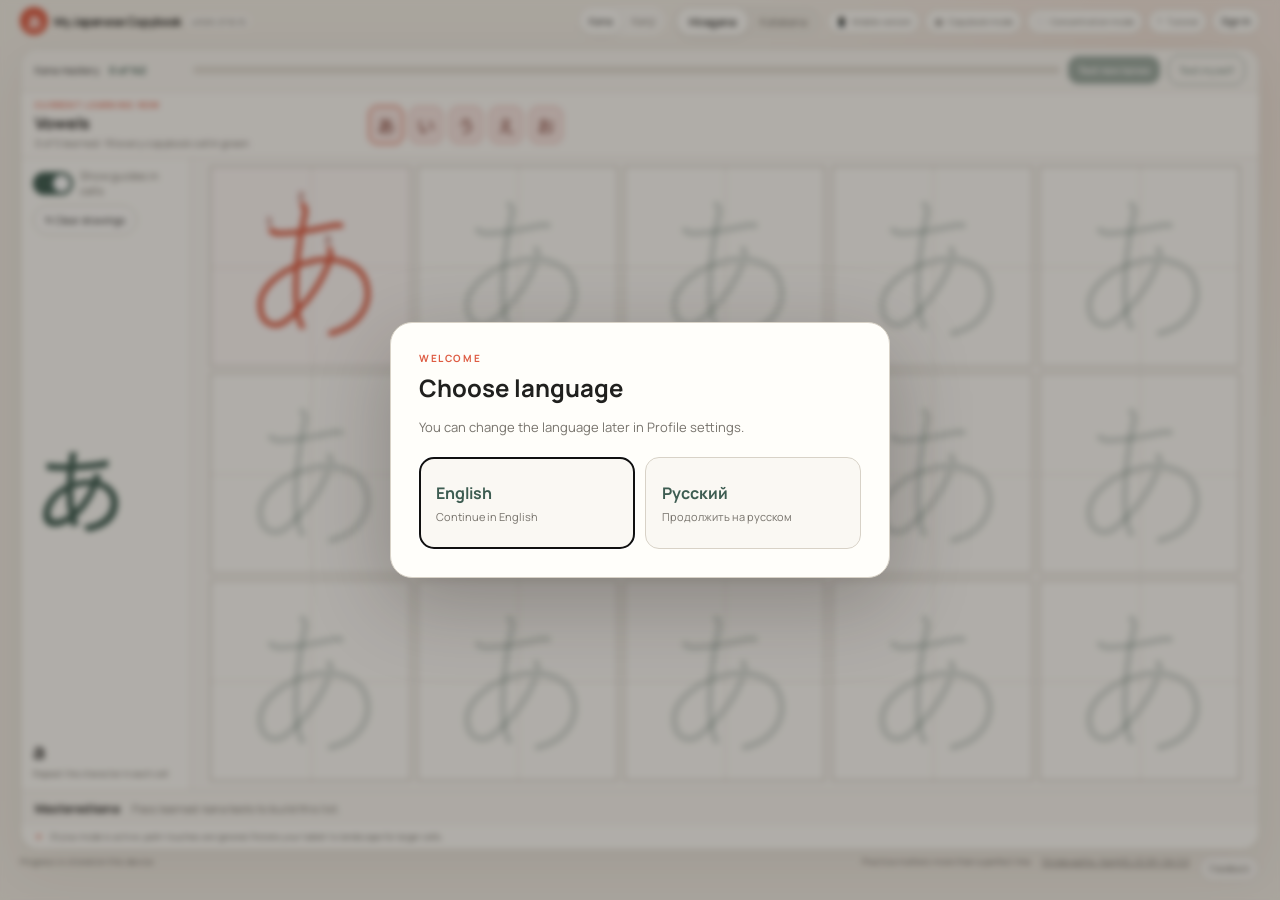
==== commit 528abe3b: "publish updates" ====
--- a/index.html
+++ b/index.html
@@ -6,7 +6,7 @@
     <meta name="theme-color" content="#f7f4ee" />
     <link rel="icon" type="image/svg+xml" href="data:image/svg+xml,%3Csvg xmlns='http://www.w3.org/2000/svg' viewBox='0 0 64 64'%3E%3Crect width='64' height='64' rx='16' fill='%23de5c43'/%3E%3Ctext x='32' y='43' text-anchor='middle' font-size='34' font-family='serif' fill='white'%3E%E5%AD%97%3C/text%3E%3C/svg%3E" />
     <title>My Japanese Copybook</title>
-    <link rel="stylesheet" href="styles.css?v=70" />
+    <link rel="stylesheet" href="styles.css?v=71" />
   </head>
   <body>
     <button class="concentration-exit" id="concentrationExit" type="button" aria-label="Exit concentration mode">×</button>
@@ -23,7 +23,7 @@
         <span class="brand-mark">あ</span>
         <span>My Japanese Copybook</span>
       </a>
-      <span class="app-version" data-short-version="v16.14" title="App version v2026.07.16.14">v2026.07.16.14</span>
+      <span class="app-version" data-short-version="v16.15" title="App version v2026.07.16.15">v2026.07.16.15</span>
       <nav class="main-nav" aria-label="Sections">
         <a class="active" href="index.html">Kana</a>
         <a href="kanji.html">Kanji</a>
@@ -56,9 +56,10 @@
       <p class="eyebrow">Cloud progress</p><h2 id="accountTitle">Your account</h2>
       <p id="accountIntro">Sign in or create an account to save your test results.</p>
       <form id="accountForm">
-        <label>Email<input id="accountEmailInput" type="email" required autocomplete="email" /></label>
+        <label>Nickname<input id="accountEmailInput" type="text" required autocomplete="username" autocapitalize="none" spellcheck="false" /></label>
         <label>Password<input id="accountPassword" type="password" required minlength="6" autocomplete="current-password" /></label>
-        <div class="account-actions"><button type="submit" name="action" value="signin">Sign in</button><button type="submit" name="action" value="signup">Create account</button><button class="reset-password" id="requestPasswordReset" type="button">Reset password</button></div>
+        <p class="account-identity-help">Nicknames are case-insensitive. Keep your password safe; email recovery is unavailable.</p>
+        <div class="account-actions"><button type="submit" name="action" value="signin">Sign in</button><button type="submit" name="action" value="signup">Create account</button></div>
         <p id="accountStatus" aria-live="polite"></p>
       </form>
       <form id="recoveryForm" hidden>
@@ -73,7 +74,7 @@
             <button type="button" data-profile-panel="profileLanguage">Language</button>
             <button type="button" data-profile-panel="profileInputMode">Input mode</button>
             <button type="button" data-profile-panel="profileResetProgress">Reset progress</button>
-            <button type="button" data-profile-panel="profileResetPassword">Reset password</button>
+            <button type="button" data-profile-panel="profileResetPassword">Change password</button>
             <button class="profile-menu-danger" id="signOut" type="button">Logout</button>
           </nav>
           <div class="profile-panels">
@@ -81,7 +82,7 @@
             <section id="profileLanguage" data-profile-section hidden><h3>Language</h3><div class="language-settings"><button type="button" data-language-setting="en">English</button><button type="button" data-language-setting="ru">Русский</button></div></section>
             <section id="profileInputMode" data-profile-section hidden><h3>Input mode</h3><p>Choose which drawing input the copybook accepts.</p><label class="ghost-control profile-input-control"><input id="penOnlyToggle" type="checkbox" /><span class="toggle" aria-hidden="true"></span><span>Stylus only</span></label></section>
             <section id="profileResetProgress" data-profile-section hidden><h3>Reset progress</h3><p>Choose which kana learning path to restart. This cannot be undone.</p><div class="profile-reset-actions"><button type="button" data-reset-script="hiragana">Reset Hiragana</button><button type="button" data-reset-script="katakana">Reset Katakana</button></div></section>
-            <section id="profileResetPassword" data-profile-section hidden><h3>Reset password</h3><form id="profilePasswordForm"><label>New password<input id="profilePassword" type="password" required minlength="6" autocomplete="new-password" /></label><button class="recovery-submit" type="submit">Save new password</button><p id="profilePasswordStatus" aria-live="polite"></p></form></section>
+            <section id="profileResetPassword" data-profile-section hidden><h3>Change password</h3><form id="profilePasswordForm"><label>New password<input id="profilePassword" type="password" required minlength="6" autocomplete="new-password" /></label><button class="recovery-submit" type="submit">Save new password</button><p id="profilePasswordStatus" aria-live="polite"></p></form></section>
           </div>
         </div>
       </section>
@@ -187,8 +188,8 @@
       <span class="footer-support"><a href="mailto:maksim.timchenko313@gmail.com?subject=Japanese%20Copybook%20feedback">Feedback</a></span>
     </footer>
     <script src="supabase-config.js?v=1"></script>
-    <script src="i18n.js?v=28"></script>
-    <script src="progress-sync.js?v=18"></script>
+    <script src="i18n.js?v=29"></script>
+    <script src="progress-sync.js?v=19"></script>
     <script src="kana-progress.js?v=10"></script>
     <script src="kana-guides.js?v=4"></script>
     <script src="app.js?v=62"></script>
--- a/styles.css
+++ b/styles.css
@@ -119,6 +119,7 @@
 .account-actions button, .sign-out { border: 0; border-radius: 11px; padding: 11px; color: #fff; background: var(--green); cursor: pointer; font-weight: 700; }
 .account-actions button[value="signup"] { color: var(--green); border: 1px solid var(--green); background: transparent; }
 .account-actions .reset-password { grid-column: 1 / -1; padding: 6px; color: var(--muted); background: transparent; font-size: 12px; font-weight: 600; }
+.account-identity-help { margin: 10px 0 0; color: var(--muted); font-size: 10px; line-height: 1.45; }
 .recovery-submit { width: 100%; margin-top: 18px; border: 0; border-radius: 11px; padding: 11px; color: #fff; background: var(--green); cursor: pointer; font-weight: 700; }
 #recoveryStatus { min-height: 20px; margin-bottom: 0; color: var(--muted); font-size: 12px; }
 .input-mode-dialog { width: min(500px, calc(100% - 28px)); }
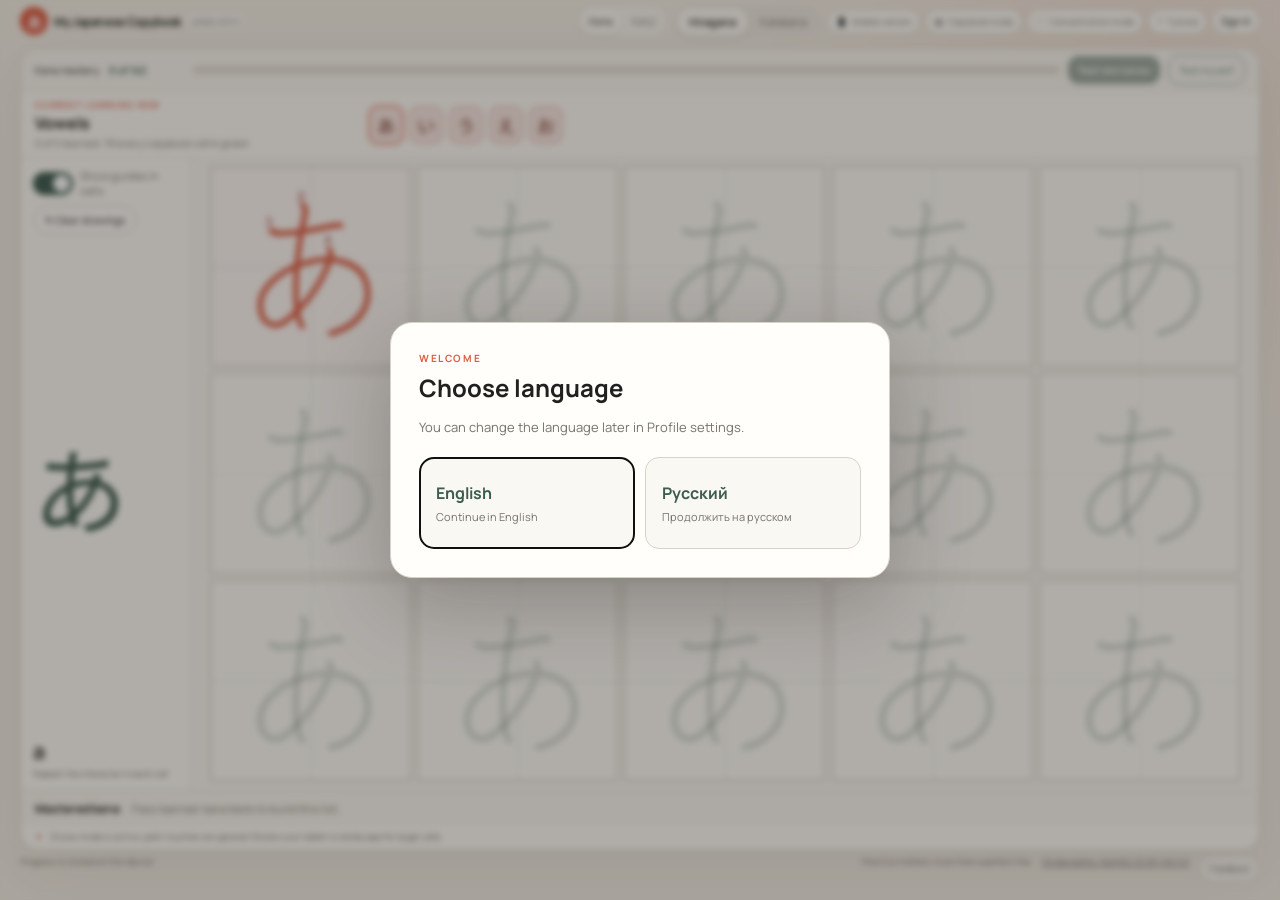
==== commit 6db8fa35: "fix: add kanji copybook guide toggle" ====
--- a/index.html
+++ b/index.html
@@ -23,7 +23,7 @@
         <span class="brand-mark">あ</span>
         <span>My Japanese Copybook</span>
       </a>
-      <span class="app-version" data-short-version="v16.15" title="App version v2026.07.16.15">v2026.07.16.15</span>
+      <span class="app-version" data-short-version="v17.1" title="App version v2026.07.17.1">v2026.07.17.1</span>
       <nav class="main-nav" aria-label="Sections">
         <a class="active" href="index.html">Kana</a>
         <a href="kanji.html">Kanji</a>
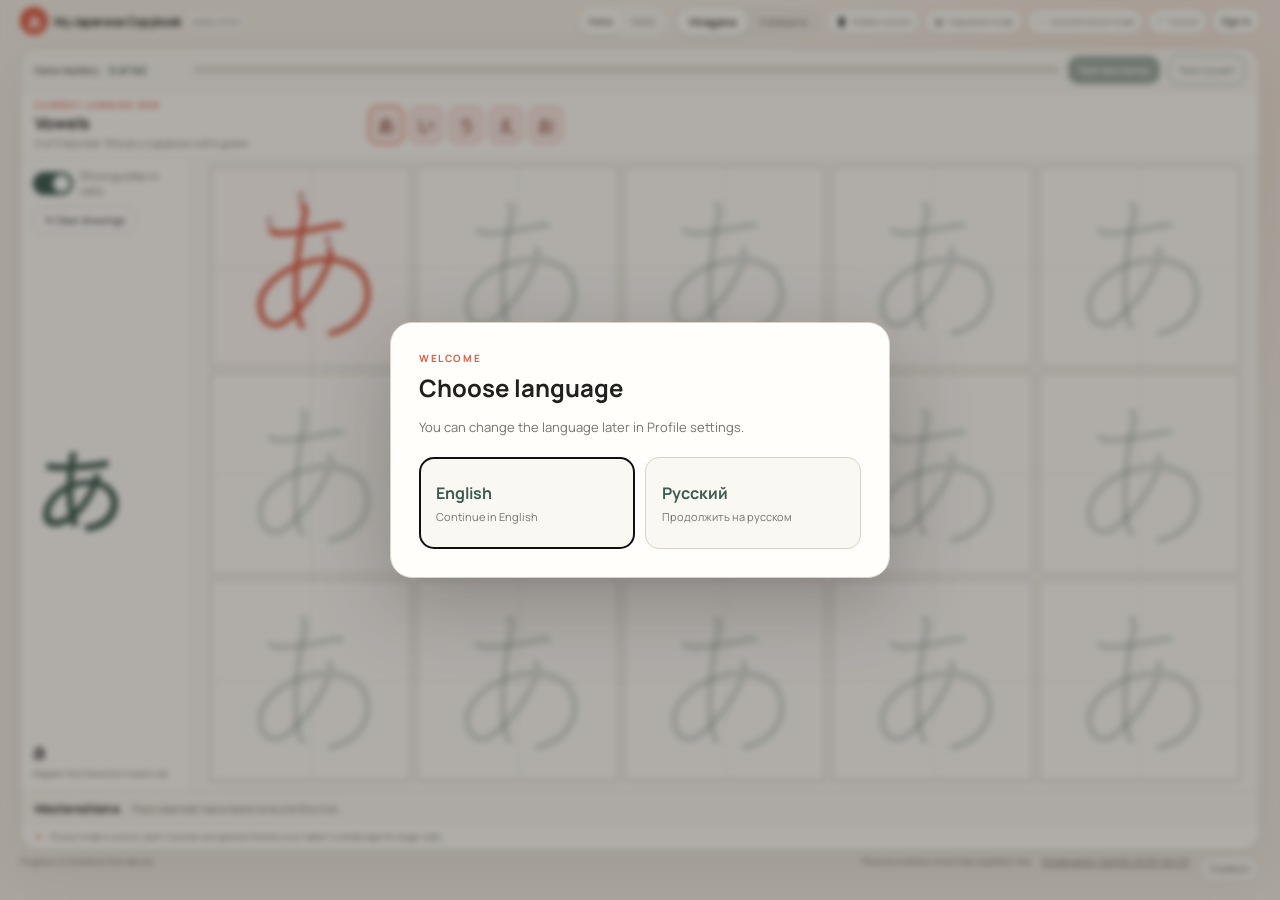
==== commit 312f8bc3: "publish updates" ====
--- a/index.html
+++ b/index.html
@@ -23,7 +23,7 @@
         <span class="brand-mark">あ</span>
         <span>My Japanese Copybook</span>
       </a>
-      <span class="app-version" data-short-version="v17.1" title="App version v2026.07.17.1">v2026.07.17.1</span>
+      <span class="app-version" data-short-version="v19.1" title="App version v2026.07.19.1">v2026.07.19.1</span>
       <nav class="main-nav" aria-label="Sections">
         <a class="active" href="index.html">Kana</a>
         <a href="kanji.html">Kanji</a>
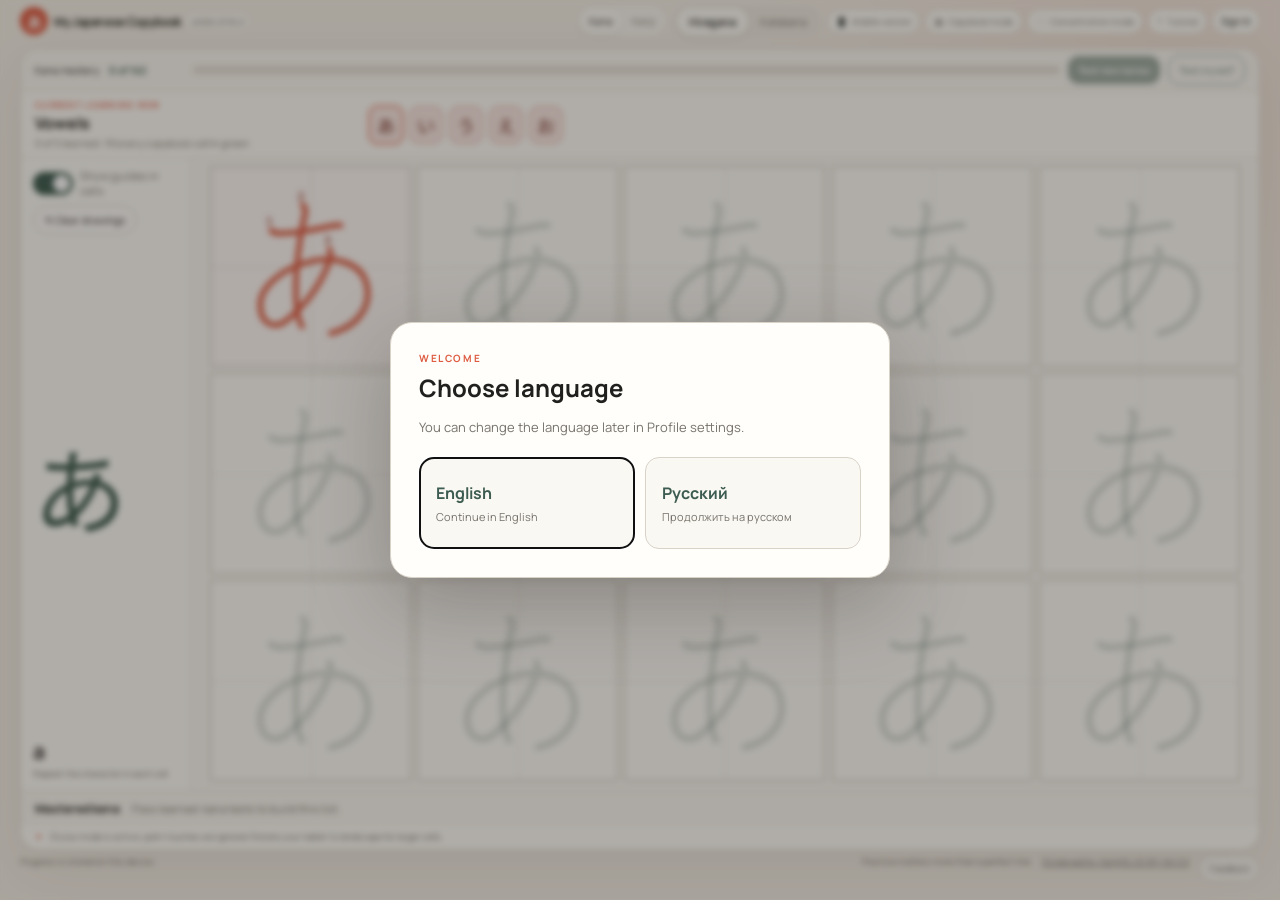
==== commit 05719798: "publish updates" ====
--- a/index.html
+++ b/index.html
@@ -6,7 +6,7 @@
     <meta name="theme-color" content="#f7f4ee" />
     <link rel="icon" type="image/svg+xml" href="data:image/svg+xml,%3Csvg xmlns='http://www.w3.org/2000/svg' viewBox='0 0 64 64'%3E%3Crect width='64' height='64' rx='16' fill='%23de5c43'/%3E%3Ctext x='32' y='43' text-anchor='middle' font-size='34' font-family='serif' fill='white'%3E%E5%AD%97%3C/text%3E%3C/svg%3E" />
     <title>My Japanese Copybook</title>
-    <link rel="stylesheet" href="styles.css?v=71" />
+    <link rel="stylesheet" href="styles.css?v=72" />
   </head>
   <body>
     <button class="concentration-exit" id="concentrationExit" type="button" aria-label="Exit concentration mode">×</button>
@@ -23,7 +23,7 @@
         <span class="brand-mark">あ</span>
         <span>My Japanese Copybook</span>
       </a>
-      <span class="app-version" data-short-version="v19.1" title="App version v2026.07.19.1">v2026.07.19.1</span>
+      <span class="app-version" data-short-version="v19.2" title="App version v2026.07.19.2">v2026.07.19.2</span>
       <nav class="main-nav" aria-label="Sections">
         <a class="active" href="index.html">Kana</a>
         <a href="kanji.html">Kanji</a>
--- a/styles.css
+++ b/styles.css
@@ -316,6 +316,9 @@
 .mobile-practice-progress { width: min(100%, 460px); margin: 0 auto 10px; color: var(--green); text-align: center; font-size: 13px; font-weight: 700; }
 body.mobile-version .sheet-wrap { display: grid; align-content: center; justify-items: center; overflow: visible; padding: 16px; }
 body.mobile-version .sheet { grid-template-columns: minmax(0, 1fr); width: min(100%, 460px); min-width: 0; }
+body.mobile-version.test-active .test-sheet-layout { grid-template-columns: minmax(0, 1fr); justify-items: center; width: 100%; }
+body.mobile-version.test-active .test-sheet-layout > .sheet { grid-column: 1; grid-row: 1; }
+body.mobile-version.test-active .test-sheet-layout > .forgot-answer { grid-column: 1; grid-row: 2; justify-self: center; }
 body.mobile-version .mobile-practice-cell { width: 100%; }
 body.mobile-version .lesson { min-height: 0; }
 .cell { aspect-ratio: 1; position: relative; overflow: hidden; border: 1.5px solid #bdb6aa; background: var(--paper); touch-action: none; }
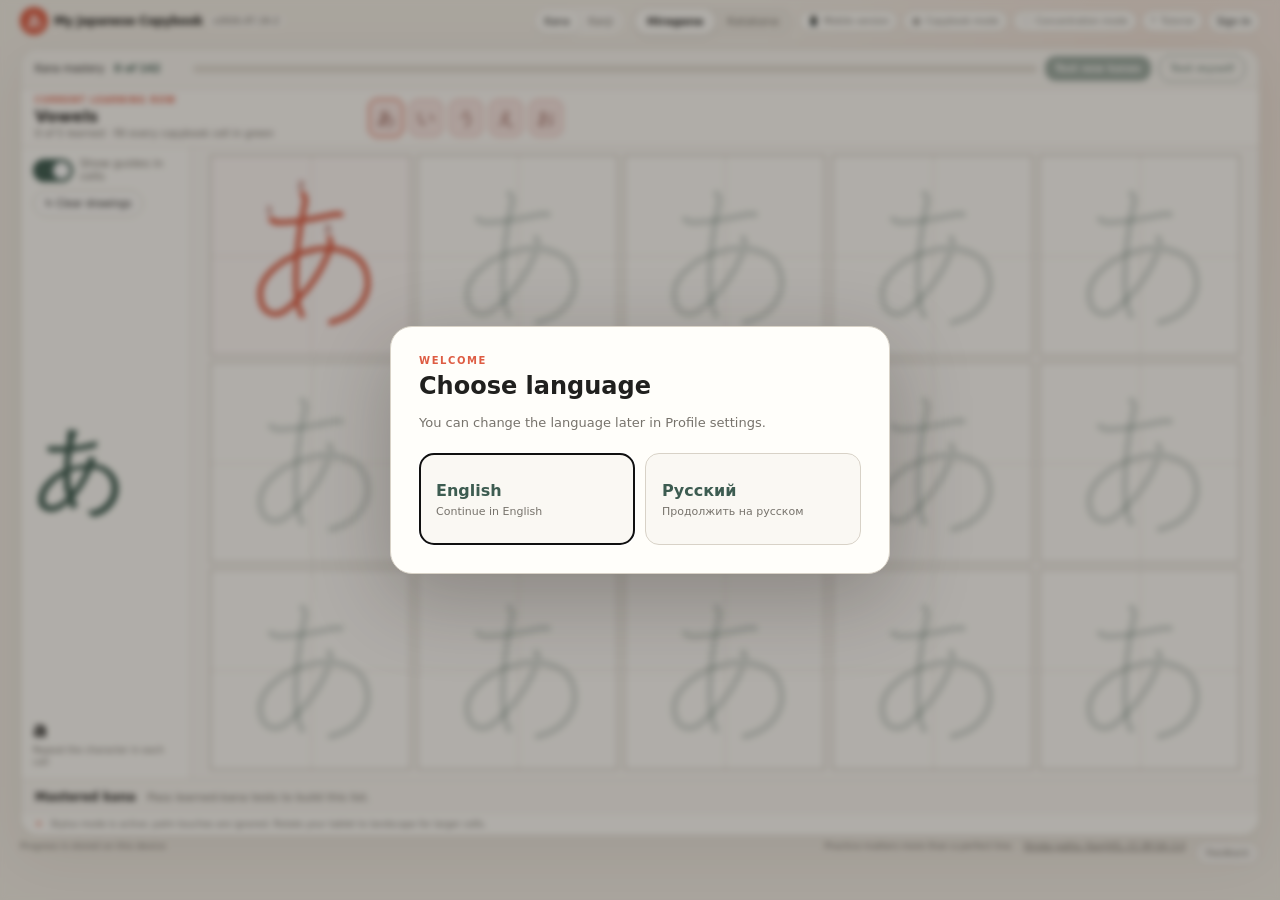
==== commit 7ec60776: "security: restrict browser content sources" ====
--- a/index.html
+++ b/index.html
@@ -2,6 +2,7 @@
 <html lang="en">
   <head>
     <meta charset="UTF-8" />
+    <meta http-equiv="Content-Security-Policy" content="default-src 'self'; script-src 'self'; style-src 'self' 'unsafe-inline'; img-src 'self' data: blob:; font-src 'self' data:; connect-src 'self' https://ilufwstrgvlkzztjvyll.supabase.co https://api.mymemory.translated.net https://kanjiapi.dev; frame-src 'self'; object-src 'none'; base-uri 'self'; form-action 'self'" />
     <meta name="viewport" content="width=device-width, initial-scale=1.0, maximum-scale=1.0, user-scalable=no, viewport-fit=cover" />
     <meta name="theme-color" content="#f7f4ee" />
     <link rel="icon" type="image/svg+xml" href="data:image/svg+xml,%3Csvg xmlns='http://www.w3.org/2000/svg' viewBox='0 0 64 64'%3E%3Crect width='64' height='64' rx='16' fill='%23de5c43'/%3E%3Ctext x='32' y='43' text-anchor='middle' font-size='34' font-family='serif' fill='white'%3E%E5%AD%97%3C/text%3E%3C/svg%3E" />
@@ -189,6 +190,7 @@
     </footer>
     <script src="supabase-config.js?v=1"></script>
     <script src="i18n.js?v=29"></script>
+    <script src="progress-conflict.js?v=1"></script>
     <script src="progress-sync.js?v=19"></script>
     <script src="kana-progress.js?v=10"></script>
     <script src="kana-guides.js?v=4"></script>
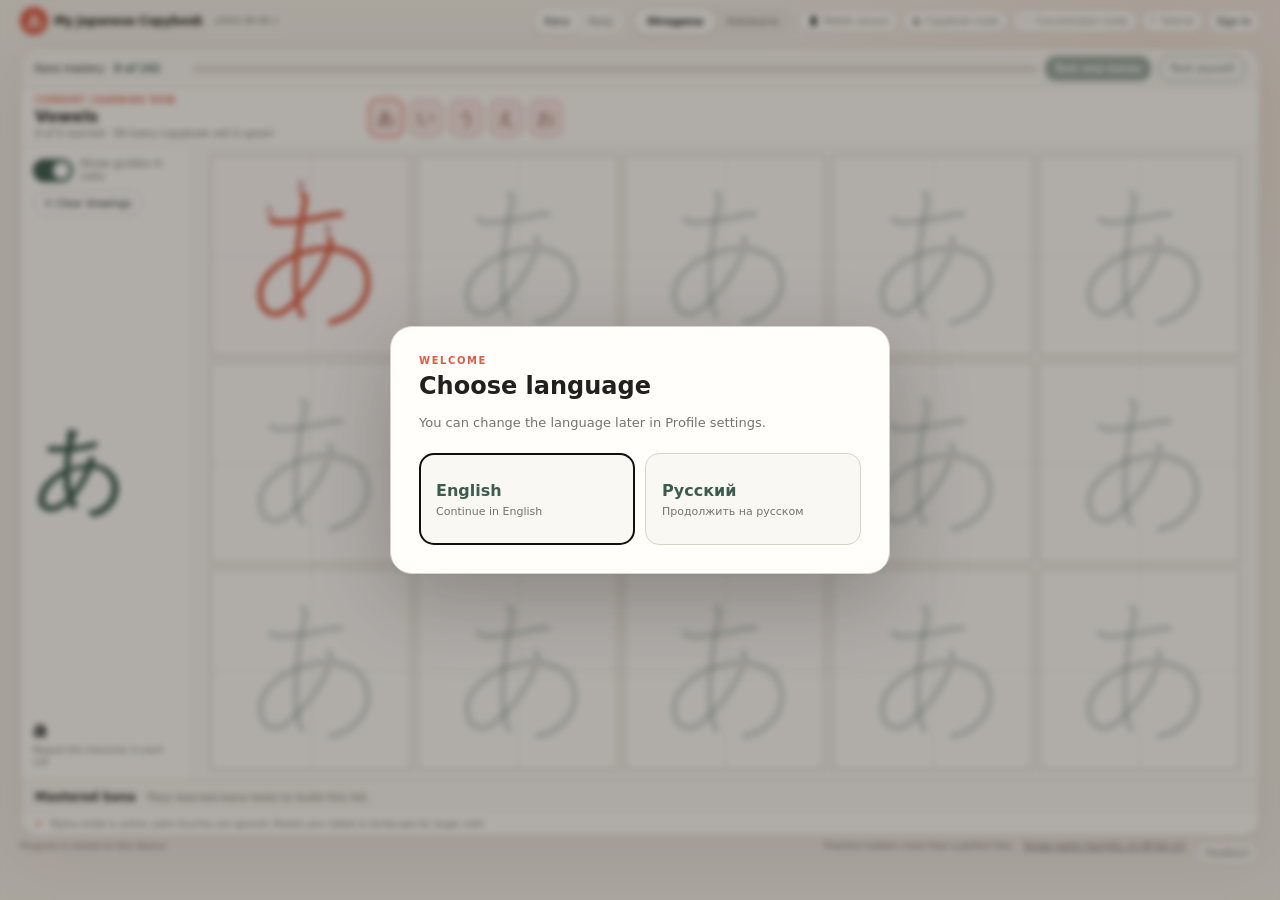
==== commit 6ff8b317: "chore: publish version 19.3" ====
--- a/index.html
+++ b/index.html
@@ -24,7 +24,7 @@
         <span class="brand-mark">あ</span>
         <span>My Japanese Copybook</span>
       </a>
-      <span class="app-version" data-short-version="v19.2" title="App version v2026.07.19.2">v2026.07.19.2</span>
+      <span class="app-version" data-short-version="v19.3" title="App version v2026.09.06.1">v2026.09.06.1</span>
       <nav class="main-nav" aria-label="Sections">
         <a class="active" href="index.html">Kana</a>
         <a href="kanji.html">Kanji</a>
@@ -191,7 +191,7 @@
     <script src="supabase-config.js?v=1"></script>
     <script src="i18n.js?v=29"></script>
     <script src="progress-conflict.js?v=1"></script>
-    <script src="progress-sync.js?v=19"></script>
+    <script src="progress-sync.js?v=20"></script>
     <script src="kana-progress.js?v=10"></script>
     <script src="kana-guides.js?v=4"></script>
     <script src="app.js?v=62"></script>
